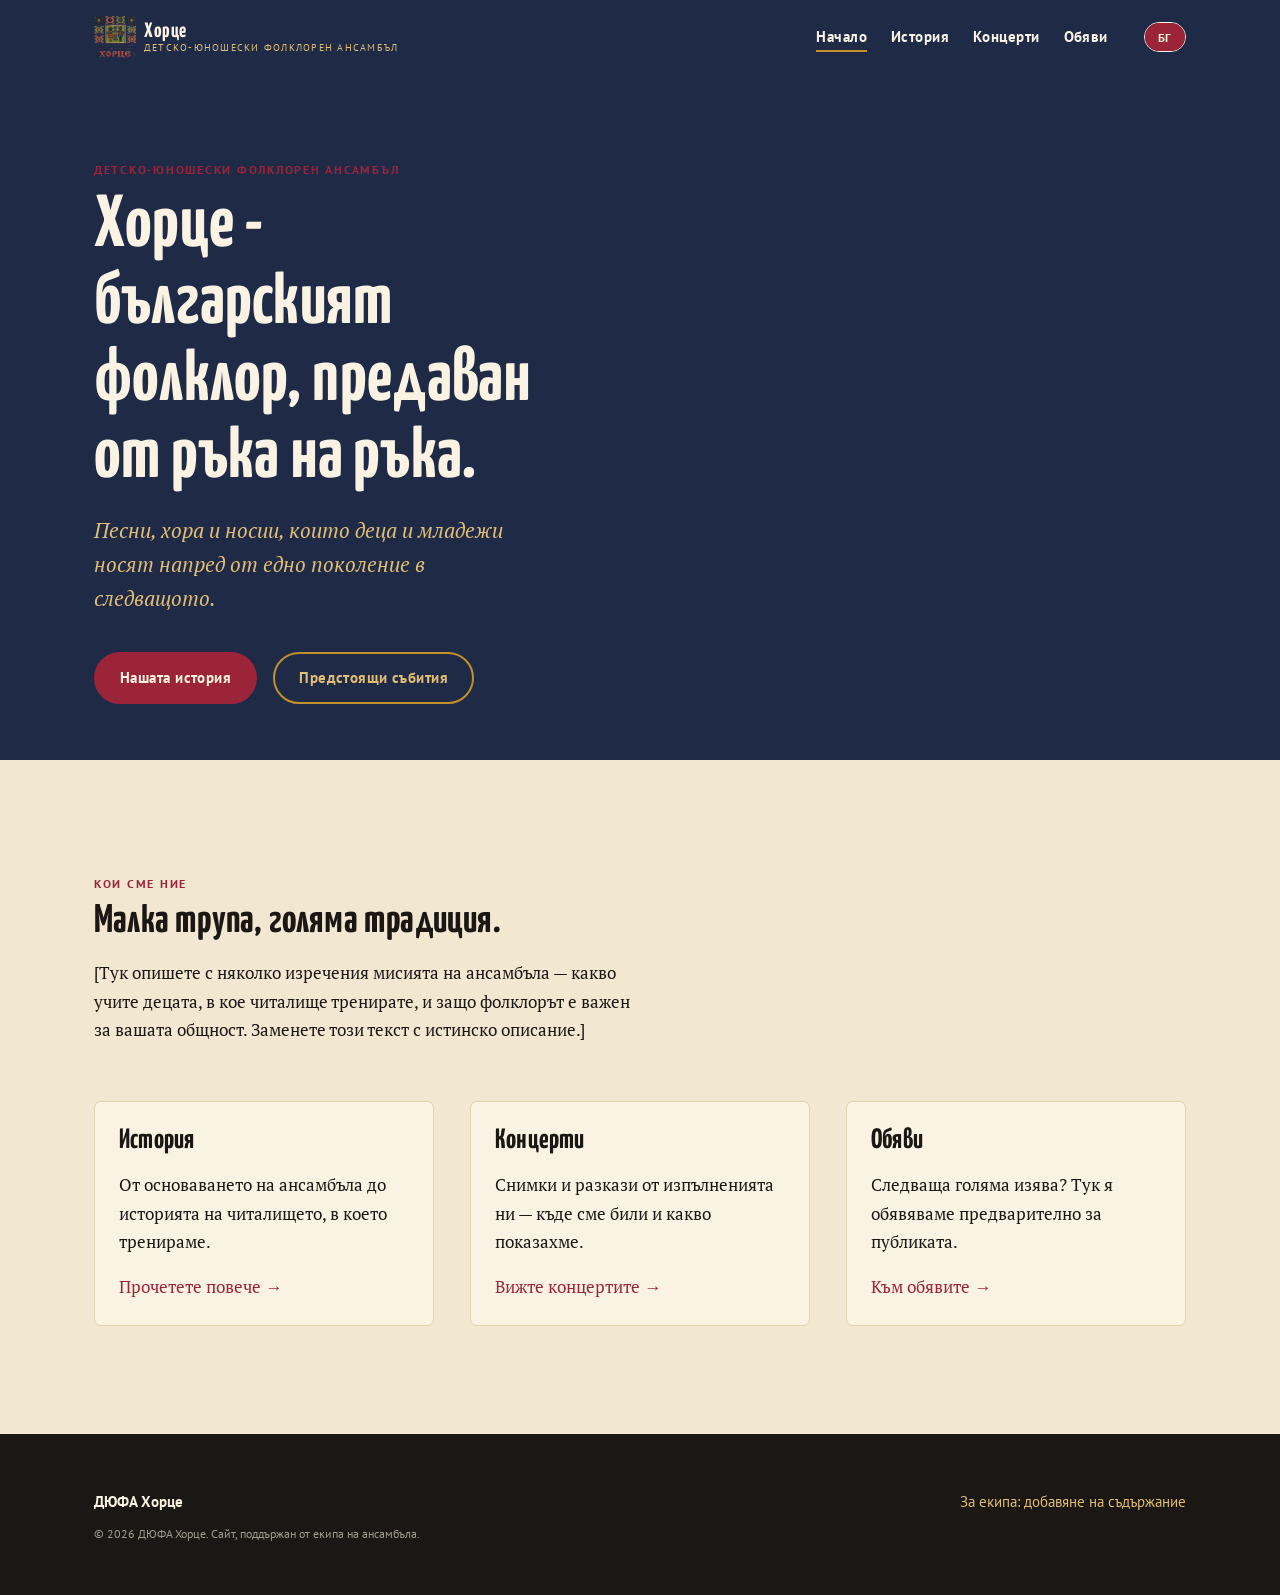
==== index.html @ 5110ce25 "initial" ====
<!doctype html>
<html lang="bg" data-site-lang="bg">
<head>
<meta charset="utf-8">
<meta name="viewport" content="width=device-width, initial-scale=1">
<title>ДЮФА Хорце</title>
<meta name="description" content="ДЮФА Хорце — детско-юношески фолклорен ансамбъл. История, концерти и предстоящи събития.">
<link rel="icon" type="image/svg+xml" href="assets/images/logo.svg">
<link rel="preconnect" href="https://fonts.googleapis.com">
<link rel="preconnect" href="https://fonts.gstatic.com" crossorigin>
<link href="https://fonts.googleapis.com/css2?family=Yanone+Kaffeesatz:wght@400;600;700&family=PT+Serif:ital,wght@0,400;0,700;1,400&family=PT+Sans:wght@400;700&display=swap" rel="stylesheet">
<link rel="stylesheet" href="assets/css/style.css">
</head>
<body>

<header class="site-header">
  <div class="container">
    <a href="index.html" class="brand">
      <img src="assets/images/logo.png" alt="">
      <span class="brand-text">Хорце<small data-lang="bg">Детско-юношески фолклорен ансамбъл</small><small data-lang="en">Children &amp; youth folklore ensemble</small></span>
    </a>
    <button class="nav-toggle" aria-label="Меню" aria-expanded="false">☰</button>
    <nav class="site-nav">
      <ul>
        <li><a href="index.html" aria-current="page" data-lang="bg">Начало</a><a href="index.html" aria-current="page" data-lang="en">Home</a></li>
        <li><a href="history.html" data-lang="bg">История</a><a href="history.html" data-lang="en">History</a></li>
        <li><a href="koncerti.html" data-lang="bg">Концерти</a><a href="koncerti.html" data-lang="en">Concerts</a></li>
        <li><a href="obyavi.html" data-lang="bg">Обяви</a><a href="obyavi.html" data-lang="en">Announcements</a></li>
      </ul>
      <div class="lang-switch" role="group" aria-label="Език / Language">
        <button type="button" data-lang="bg" aria-pressed="true">БГ</button>
        <button type="button" data-lang="en" aria-pressed="false">EN</button>
      </div>
    </nav>
  </div>
</header>

<section class="hero">
  <div class="container">
    <span class="eyebrow" data-lang="bg">Детско-юношески фолклорен ансамбъл</span>
    <span class="eyebrow" data-lang="en">Children &amp; youth folklore ensemble</span>
    <h1 data-lang="bg">Хорце - българският фолклор, предаван от ръка на ръка.</h1>
    <h1 data-lang="en">Horce - Bulgarian folklore, passed hand to hand.</h1>
    <p class="tagline" data-lang="bg">Песни, хора и носии, които деца и младежи носят напред от едно поколение в следващото.</p>
    <p class="tagline" data-lang="en">Songs, dances and costumes that children and young people carry forward, from one generation to the next.</p>
    <div class="hero-actions">
      <a class="btn" href="history.html" data-lang="bg">Нашата история</a>
      <a class="btn" href="history.html" data-lang="en">Our history</a>
      <a class="btn btn-ghost" href="obyavi.html" data-lang="bg">Предстоящи събития</a>
      <a class="btn btn-ghost" href="obyavi.html" data-lang="en">Upcoming events</a>
    </div>
  </div>
</section>

<div class="hora-divider gold"></div>

<section>
  <div class="container">
    <div class="section-head">
      <span class="eyebrow" data-lang="bg">Кои сме ние</span>
      <span class="eyebrow" data-lang="en">Who we are</span>
      <h2 data-lang="bg">Малка трупа, голяма традиция.</h2>
      <h2 data-lang="en">A small troupe, a long tradition.</h2>
      <p data-lang="bg">[Тук опишете с няколко изречения мисията на ансамбъла — какво учите децата, в кое читалище тренирате, и защо фолклорът е важен за вашата общност. Заменете този текст с истинско описание.]</p>
      <p data-lang="en">[Describe the ensemble's mission here in a few sentences — what you teach the children, which community centre you train at, and why folklore matters to your community. Replace this text with a real description.]</p>
    </div>

    <div class="grid grid-3">
      <div class="card reveal">
        <h3 data-lang="bg">История</h3>
        <h3 data-lang="en">History</h3>
        <p data-lang="bg">От основаването на ансамбъла до историята на читалището, в което тренираме.</p>
        <p data-lang="en">From the ensemble's founding to the story of the community centre where we train.</p>
        <a href="istoriya.html" data-lang="bg">Прочетете повече →</a>
        <a href="istoriya.html" data-lang="en">Read more →</a>
      </div>
      <div class="card reveal">
        <h3 data-lang="bg">Концерти</h3>
        <h3 data-lang="en">Concerts</h3>
        <p data-lang="bg">Снимки и разкази от изпълненията ни — къде сме били и какво показахме.</p>
        <p data-lang="en">Photos and notes from our performances — where we went and what we performed.</p>
        <a href="koncerti.html" data-lang="bg">Вижте концертите →</a>
        <a href="koncerti.html" data-lang="en">See the concerts →</a>
      </div>
      <div class="card reveal">
        <h3 data-lang="bg">Обяви</h3>
        <h3 data-lang="en">Announcements</h3>
        <p data-lang="bg">Следваща голяма изява? Тук я обявяваме предварително за публиката.</p>
        <p data-lang="en">A big show coming up? We announce it here ahead of time for the public.</p>
        <a href="obyavi.html" data-lang="bg">Към обявите →</a>
        <a href="obyavi.html" data-lang="en">To the announcements →</a>
      </div>
    </div>
  </div>
</section>

<div class="hora-divider"></div>

<footer class="site-footer">
  <div class="container">
    <div>
      <strong data-lang="bg">ДЮФА Хорце</strong><strong data-lang="en">Horce Folklore Ensemble</strong>
      <p class="foot-note" data-lang="bg">© <span data-year></span> ДЮФА Хорце. Сайт, поддържан от екипа на ансамбъла.</p>
      <p class="foot-note" data-lang="en">© <span data-year></span> Horce Folklore Ensemble. Site maintained by the ensemble's team.</p>
    </div>
    <div>
      <a href="admin.html" data-lang="bg">За екипа: добавяне на съдържание</a>
      <a href="admin.html" data-lang="en">For the team: add content</a>
    </div>
  </div>
</footer>

<script src="assets/js/main.js"></script>
</body>
</html>
---- assets/css/style.css ----
/* =========================================================
   ДЮФА Хорце — design tokens
   Palette grounded in Bulgarian folk costume + chitalishte life:
   linen canvas, raven-black stitching, shevitsa red, gaitan gold,
   and the indigo of a village square after dusk during a feast.
   ========================================================= */

   :root{
    --ink:        #1B1714;
    --paper:      #F2E8D2;
    --paper-soft: #FAF3E3;
    --paper-line: #E1D3AE;
    --night:      #1F2A47;
    --night-soft: #2B3A60;
    --night-line: #3C4E7C;
    --red:        #9C2438;
    --red-dark:   #731A29;
    --gold:       #C28F2C;
    --gold-light: #E2BD74;
  
    --font-display: "Yanone Kaffeesatz", sans-serif;
    --font-body:    "PT Serif", Georgia, serif;
    --font-ui:      "PT Sans", Arial, sans-serif;
  
    --text-xs:   0.78rem;
    --text-sm:   0.92rem;
    --text-base: 1.08rem;
    --text-lg:   1.3rem;
    --text-xl:   1.75rem;
    --text-2xl:  2.5rem;
    --text-3xl:  3.4rem;
    --text-4xl:  4.6rem;
  
    --space-1: .25rem;
    --space-2: .5rem;
    --space-3: 1rem;
    --space-4: 1.5rem;
    --space-5: 2.25rem;
    --space-6: 3.5rem;
    --space-7: 5rem;
    --space-8: 7.5rem;
  
    --radius-sm: 3px;
    --radius-md: 7px;
    --radius-pill: 999px;
  
    --container: 1140px;
  
    --ease: cubic-bezier(.4,0,.2,1);
  }
  
  *{ box-sizing: border-box; }
  html{ scroll-behavior: smooth; }
  @media (prefers-reduced-motion: reduce){
    html{ scroll-behavior: auto; }
    *, *::before, *::after{ animation-duration: .001ms !important; animation-iteration-count: 1 !important; transition-duration: .001ms !important; scroll-behavior: auto !important; }
  }
  
  body{
    margin: 0;
    background: var(--paper);
    color: var(--ink);
    font-family: var(--font-body);
    font-size: var(--text-base);
    line-height: 1.65;
    -webkit-font-smoothing: antialiased;
  }
  
  h1,h2,h3,h4{
    font-family: var(--font-display);
    font-weight: 700;
    line-height: 1.05;
    margin: 0 0 var(--space-3);
    letter-spacing: .2px;
  }
  h1{ font-size: var(--text-4xl); }
  h2{ font-size: var(--text-2xl); }
  h3{ font-size: var(--text-xl); }
  p{ margin: 0 0 var(--space-3); }
  a{ color: var(--red); text-decoration: none; }
  a:hover{ text-decoration: underline; }
  img{ max-width: 100%; display: block; }
  
  :focus-visible{
    outline: 3px solid var(--gold);
    outline-offset: 3px;
  }
  
  .container{
    max-width: var(--container);
    margin: 0 auto;
    padding: 0 var(--space-4);
  }
  
  .eyebrow{
    font-family: var(--font-ui);
    font-size: var(--text-xs);
    letter-spacing: .14em;
    text-transform: uppercase;
    color: var(--red);
    font-weight: 700;
    display: inline-block;
    margin-bottom: var(--space-2);
  }
  .on-dark .eyebrow{ color: var(--gold-light); }
  
  /* =========================================================
     Language toggle — show/hide by data-site-lang on <html>
     ========================================================= */
  html[data-site-lang="bg"] [data-lang="en"]{ display: none !important; }
  html[data-site-lang="en"] [data-lang="bg"]{ display: none !important; }
  
  .lang-switch{
    display: inline-flex;
    border: 1.5px solid currentColor;
    border-radius: var(--radius-pill);
    overflow: hidden;
    font-family: var(--font-ui);
    font-weight: 700;
    font-size: var(--text-xs);
    letter-spacing: .06em;
  }
  .lang-switch button{
    border: 0;
    background: transparent;
    color: inherit;
    padding: .4rem .85rem;
    cursor: pointer;
    font-family: inherit;
    font-weight: inherit;
    font-size: inherit;
  }
  .lang-switch button[aria-pressed="true"]{
    background: var(--red);
    color: var(--paper-soft);
  }
  .on-dark .lang-switch button[aria-pressed="true"]{
    background: var(--gold);
    color: var(--night);
  }
  
  /* =========================================================
     Hora-chain divider — repeating linked-hands motif.
     The hora is the joined-hand circle dance the group is named
     for; this chain stitches every page together the same way.
     ========================================================= */
  .hora-divider{
    height: 28px;
    width: 100%;
    background-image: url("../images/hora-pattern.svg");
    background-repeat: repeat-x;
    background-position: center;
    background-size: auto 28px;
    opacity: .85;
  }
  .hora-divider.gold{
    filter: invert(1) sepia(1) saturate(3) hue-rotate(5deg) brightness(1.3);
  }
  
  /* =========================================================
     Header / nav
     ========================================================= */
  .site-header{
    background: var(--night);
    color: var(--paper-soft);
    position: sticky;
    top: 0;
    z-index: 50;
  }
  .site-header .container{
    display: flex;
    align-items: center;
    justify-content: space-between;
    padding-top: var(--space-3);
    padding-bottom: var(--space-3);
    gap: var(--space-4);
  }
  .brand{
    display: flex;
    align-items: center;
    gap: var(--space-2);
    color: var(--paper-soft);
  }
  .brand:hover{ text-decoration: none; }
  .brand img{ width: 42px; height: 42px; }
  .brand-text{
    font-family: var(--font-display);
    font-size: var(--text-lg);
    font-weight: 700;
    letter-spacing: .03em;
    line-height: 1.05;
  }
  .brand-text small{
    display: block;
    font-family: var(--font-ui);
    font-size: .65rem;
    font-weight: 400;
    letter-spacing: .12em;
    text-transform: uppercase;
    color: var(--gold-light);
  }
  
  .nav-toggle{
    display: none;
    background: transparent;
    border: 0;
    color: var(--paper-soft);
    font-size: 1.6rem;
    cursor: pointer;
    padding: var(--space-1);
  }
  
  .site-nav{
    display: flex;
    align-items: center;
    gap: var(--space-5);
  }
  .site-nav ul{
    display: flex;
    gap: var(--space-4);
    list-style: none;
    margin: 0;
    padding: 0;
    font-family: var(--font-ui);
    font-weight: 700;
    font-size: var(--text-sm);
    letter-spacing: .03em;
  }
  .site-nav a{
    color: var(--paper-soft);
    padding: var(--space-1) 0;
    border-bottom: 2px solid transparent;
  }
  .site-nav a:hover, .site-nav a[aria-current="page"]{
    text-decoration: none;
    border-bottom-color: var(--gold);
  }
  
  @media (max-width: 860px){
    .nav-toggle{ display: block; }
    .site-nav{
      position: absolute;
      top: 100%;
      left: 0;
      right: 0;
      background: var(--night);
      flex-direction: column;
      align-items: stretch;
      gap: 0;
      padding: var(--space-3) var(--space-4) var(--space-5);
      border-top: 1px solid var(--night-line);
      display: none;
    }
    .site-nav.open{ display: flex; }
    .site-nav ul{
      flex-direction: column;
      gap: var(--space-1);
      margin-bottom: var(--space-4);
    }
    .site-nav ul a{ display: block; padding: var(--space-2) 0; }
    .site-nav > .lang-switch{ align-self: flex-start; }
  }
  
  /* =========================================================
     Hero
     ========================================================= */
  .hero{
    background: var(--night);
    color: var(--paper-soft);
    position: relative;
    overflow: hidden;
    padding: var(--space-7) 0 var(--space-6);
  }
  .hero::before{
    content: "";
    position: absolute;
    inset: 0;
    background-image: url("../images/rosette.svg");
    background-repeat: no-repeat;
    background-position: right -120px top -80px;
    background-size: 520px;
    opacity: .14;
    pointer-events: none;
  }
  .hero .container{ position: relative; }
  .hero h1{
    font-size: var(--text-4xl);
    max-width: 16ch;
  }
  .hero .tagline{
    font-family: var(--font-body);
    font-style: italic;
    font-size: var(--text-lg);
    color: var(--gold-light);
    max-width: 38ch;
    margin-bottom: var(--space-5);
  }
  .hero-actions{
    display: flex;
    gap: var(--space-3);
    flex-wrap: wrap;
  }
  
  .btn{
    font-family: var(--font-ui);
    font-weight: 700;
    font-size: var(--text-sm);
    letter-spacing: .03em;
    padding: .75rem 1.5rem;
    border-radius: var(--radius-pill);
    border: 2px solid var(--red);
    background: var(--red);
    color: var(--paper-soft);
    cursor: pointer;
    display: inline-block;
    transition: transform .15s var(--ease), background .15s var(--ease);
  }
  .btn:hover{
    background: var(--red-dark);
    text-decoration: none;
    transform: translateY(-2px);
  }
  .btn.btn-ghost{
    background: transparent;
    border-color: var(--gold);
    color: var(--gold-light);
  }
  .btn.btn-ghost:hover{ background: rgba(226,189,116,.12); }
  .on-light .btn.btn-ghost{ border-color: var(--red); color: var(--red); }
  .on-light .btn.btn-ghost:hover{ background: rgba(156,36,56,.07); }
  
  /* =========================================================
     Sections / generic blocks
     ========================================================= */
  section{ padding: var(--space-7) 0; }
  .section-tight{ padding: var(--space-6) 0; }
  .section-head{ max-width: 60ch; margin-bottom: var(--space-6); }
  .on-dark{ background: var(--night); color: var(--paper-soft); }
  .on-dark h2, .on-dark h3{ color: var(--paper-soft); }
  .on-soft{ background: var(--paper-soft); }
  
  .grid{
    display: grid;
    gap: var(--space-5);
  }
  .grid-3{ grid-template-columns: repeat(3, 1fr); }
  .grid-2{ grid-template-columns: repeat(2, 1fr); }
  @media (max-width: 860px){
    .grid-3, .grid-2{ grid-template-columns: 1fr; }
  }
  
  .card{
    background: var(--paper-soft);
    border: 1px solid var(--paper-line);
    border-radius: var(--radius-md);
    padding: var(--space-4);
  }
  .on-dark .card{
    background: var(--night-soft);
    border-color: var(--night-line);
  }
  
  /* =========================================================
     Timeline (history pages)
     ========================================================= */
  .timeline{
    position: relative;
    margin-left: var(--space-2);
    border-left: 2px solid var(--paper-line);
    padding-left: var(--space-5);
  }
  .on-dark .timeline{ border-left-color: var(--night-line); }
  .timeline-item{
    position: relative;
    padding-bottom: var(--space-6);
  }
  .timeline-item:last-child{ padding-bottom: 0; }
  .timeline-item::before{
    content: "";
    position: absolute;
    left: calc(-1 * var(--space-5) - 6px);
    top: .35rem;
    width: 12px;
    height: 12px;
    background: var(--gold);
    border: 2px solid var(--paper);
    transform: rotate(45deg);
  }
  .on-dark .timeline-item::before{ border-color: var(--night); }
  .timeline-year{
    font-family: var(--font-ui);
    font-weight: 700;
    color: var(--red);
    letter-spacing: .04em;
    font-size: var(--text-sm);
    text-transform: uppercase;
  }
  .on-dark .timeline-year{ color: var(--gold-light); }
  .timeline-item h3{ margin: var(--space-1) 0 var(--space-2); }
  .timeline-placeholder{
    font-style: italic;
    color: var(--ink);
    opacity: .55;
  }
  .on-dark .timeline-placeholder{ color: var(--paper-soft); opacity: .6; }
  
  /* =========================================================
     Concert / announcement cards
     ========================================================= */
  .post-card{
    background: var(--paper-soft);
    border: 1px solid var(--paper-line);
    border-radius: var(--radius-md);
    overflow: hidden;
    display: flex;
    flex-direction: column;
  }
  .post-card .photo-strip{
    display: grid;
    grid-template-columns: repeat(3, 1fr);
    gap: 2px;
    background: var(--ink);
  }
  .post-card .photo-strip img, .post-card .photo-strip .no-photo{
    aspect-ratio: 4/3;
    object-fit: cover;
    width: 100%;
  }
  .post-card .no-photo{
    display: flex;
    align-items: center;
    justify-content: center;
    background: var(--night);
    color: var(--gold-light);
    font-family: var(--font-ui);
    font-size: var(--text-xs);
    text-align: center;
    padding: var(--space-2);
  }
  .post-card .body{ padding: var(--space-4); flex: 1; display: flex; flex-direction: column; }
  .post-card .meta{
    font-family: var(--font-ui);
    font-size: var(--text-xs);
    text-transform: uppercase;
    letter-spacing: .06em;
    color: var(--red);
    margin-bottom: var(--space-2);
  }
  .post-card .meta .place::before{ content: "· "; color: var(--ink); opacity: .4; }
  .post-card h3{ margin-bottom: var(--space-2); }
  .post-card p{ flex: 1; }
  .tag-upcoming{
    display: inline-block;
    font-family: var(--font-ui);
    font-size: var(--text-xs);
    font-weight: 700;
    letter-spacing: .06em;
    text-transform: uppercase;
    background: var(--gold);
    color: var(--night);
    padding: .25rem .65rem;
    border-radius: var(--radius-pill);
    margin-bottom: var(--space-3);
  }
  
  .empty-state{
    text-align: center;
    padding: var(--space-6) var(--space-4);
    border: 2px dashed var(--paper-line);
    border-radius: var(--radius-md);
    font-family: var(--font-ui);
    color: var(--ink);
    opacity: .7;
  }
  
  /* =========================================================
     Lightbox (concert photo viewer)
     ========================================================= */
  .lightbox{
    position: fixed;
    inset: 0;
    background: rgba(15,12,10,.92);
    display: none;
    align-items: center;
    justify-content: center;
    z-index: 100;
    padding: var(--space-4);
  }
  .lightbox.open{ display: flex; }
  .lightbox img{ max-height: 86vh; max-width: 100%; border: 4px solid var(--paper); }
  .lightbox-close{
    position: absolute;
    top: var(--space-4);
    right: var(--space-4);
    background: transparent;
    border: 0;
    color: var(--paper);
    font-size: 2rem;
    cursor: pointer;
  }
  
  /* =========================================================
     Footer
     ========================================================= */
  .site-footer{
    background: var(--ink);
    color: var(--paper-soft);
    padding: var(--space-6) 0 var(--space-5);
    font-family: var(--font-ui);
    font-size: var(--text-sm);
  }
  .site-footer .container{
    display: flex;
    flex-wrap: wrap;
    gap: var(--space-4);
    justify-content: space-between;
    align-items: flex-start;
  }
  .site-footer a{ color: var(--gold-light); }
  .site-footer .foot-note{ opacity: .6; font-size: var(--text-xs); margin-top: var(--space-2); }
  
  /* =========================================================
     Reveal-on-scroll
     ========================================================= */
  .reveal{ opacity: 0; transform: translateY(16px); transition: opacity .6s var(--ease), transform .6s var(--ease); }
  .reveal.in{ opacity: 1; transform: none; }
  @media (prefers-reduced-motion: reduce){
    .reveal{ opacity: 1; transform: none; }
  }
  
  /* =========================================================
     Forms (admin)
     ========================================================= */
  .form-grid{ display: grid; gap: var(--space-4); }
  .field{ display: flex; flex-direction: column; gap: .4rem; }
  .field label{ font-family: var(--font-ui); font-weight: 700; font-size: var(--text-sm); }
  .field .hint{ font-size: var(--text-xs); opacity: .65; font-family: var(--font-ui); }
  input, textarea{
    font-family: var(--font-ui);
    font-size: var(--text-base);
    padding: .65rem .8rem;
    border: 1.5px solid var(--paper-line);
    border-radius: var(--radius-sm);
    background: var(--paper-soft);
    color: var(--ink);
    width: 100%;
  }
  textarea{ min-height: 6rem; resize: vertical; }
  input:focus, textarea:focus{ outline: 3px solid var(--gold); outline-offset: 1px; }
  .two-col{ display: grid; grid-template-columns: 1fr 1fr; gap: var(--space-4); }
  @media (max-width: 640px){ .two-col{ grid-template-columns: 1fr; } }
  
  .tabs{ display: flex; gap: var(--space-2); margin-bottom: var(--space-5); flex-wrap: wrap; }
  .tabs button{
    font-family: var(--font-ui); font-weight: 700; font-size: var(--text-sm);
    padding: .6rem 1.1rem; border-radius: var(--radius-pill);
    border: 1.5px solid var(--paper-line); background: var(--paper-soft); cursor: pointer;
  }
  .tabs button.active{ background: var(--night); color: var(--paper-soft); border-color: var(--night); }
  .tab-panel{ display: none; }
  .tab-panel.active{ display: block; }
  
  .alert{
    padding: var(--space-3) var(--space-4);
    border-radius: var(--radius-sm);
    font-family: var(--font-ui);
    font-size: var(--text-sm);
    margin-bottom: var(--space-4);
  }
  .alert-info{ background: #E8EEFB; border: 1px solid #B9C8EA; }
  .alert-success{ background: #E6F2E3; border: 1px solid #B6D9AC; }
  .alert-error{ background: #FBE7E5; border: 1px solid #EBB3AD; }
  
  .entry-row{
    display: flex; justify-content: space-between; align-items: center; gap: var(--space-3);
    padding: var(--space-3); border-bottom: 1px solid var(--paper-line);
    font-family: var(--font-ui); font-size: var(--text-sm);
  }
  .entry-row:last-child{ border-bottom: 0; }
  .entry-row button{
    font-family: var(--font-ui); font-weight: 700; font-size: var(--text-xs);
    background: transparent; border: 1.5px solid var(--red); color: var(--red);
    padding: .35rem .7rem; border-radius: var(--radius-pill); cursor: pointer;
  }
  .entry-row button:hover{ background: var(--red); color: var(--paper-soft); }
  
  .thumb-preview{ display: flex; gap: var(--space-2); flex-wrap: wrap; margin-top: var(--space-2); }
  .thumb-preview img{ width: 70px; height: 70px; object-fit: cover; border-radius: var(--radius-sm); border: 1px solid var(--paper-line); }
  
  code, pre{ font-family: "Courier New", monospace; }
  pre{
    background: var(--ink); color: var(--paper-soft); padding: var(--space-3);
    border-radius: var(--radius-sm); overflow-x: auto; font-size: var(--text-xs);
  }
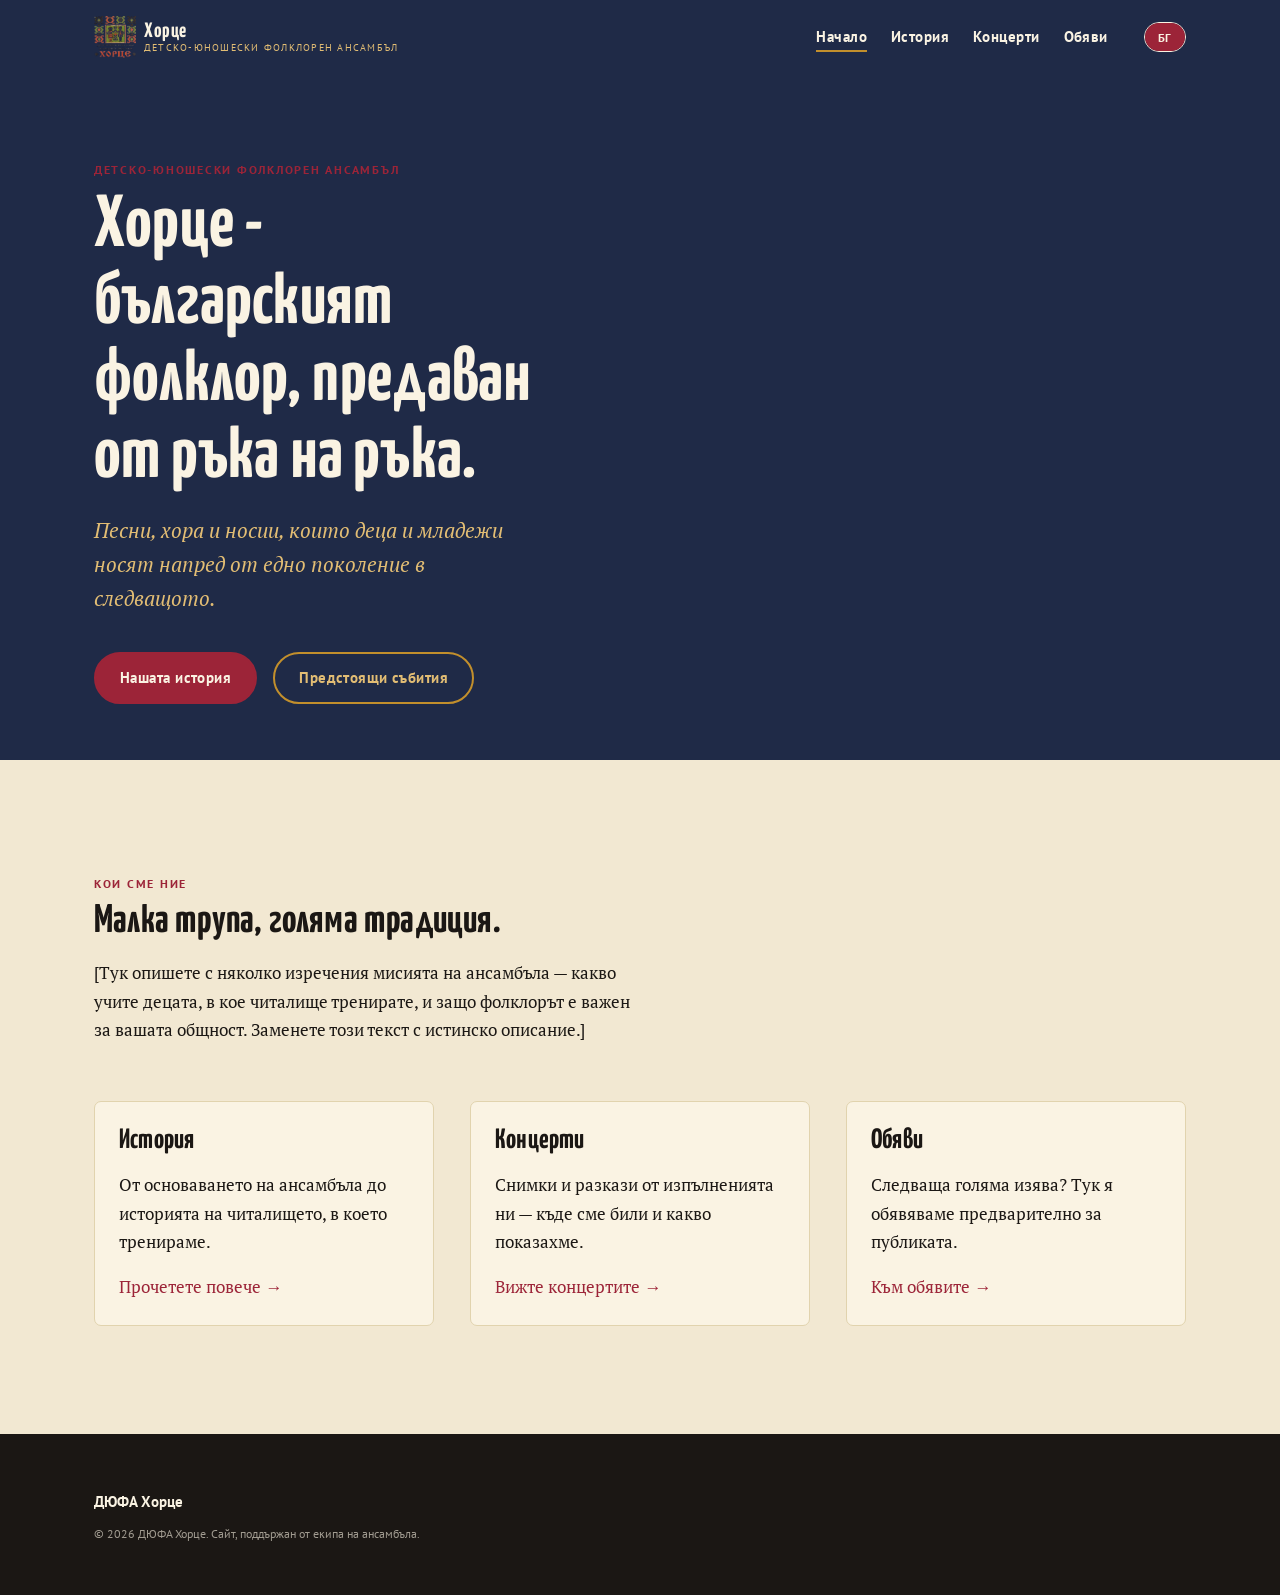
==== commit bd13eb53: "removed admin from main pages" ====
--- a/index.html
+++ b/index.html
@@ -103,10 +103,6 @@
       <p class="foot-note" data-lang="bg">© <span data-year></span> ДЮФА Хорце. Сайт, поддържан от екипа на ансамбъла.</p>
       <p class="foot-note" data-lang="en">© <span data-year></span> Horce Folklore Ensemble. Site maintained by the ensemble's team.</p>
     </div>
-    <div>
-      <a href="admin.html" data-lang="bg">За екипа: добавяне на съдържание</a>
-      <a href="admin.html" data-lang="en">For the team: add content</a>
-    </div>
   </div>
 </footer>
 
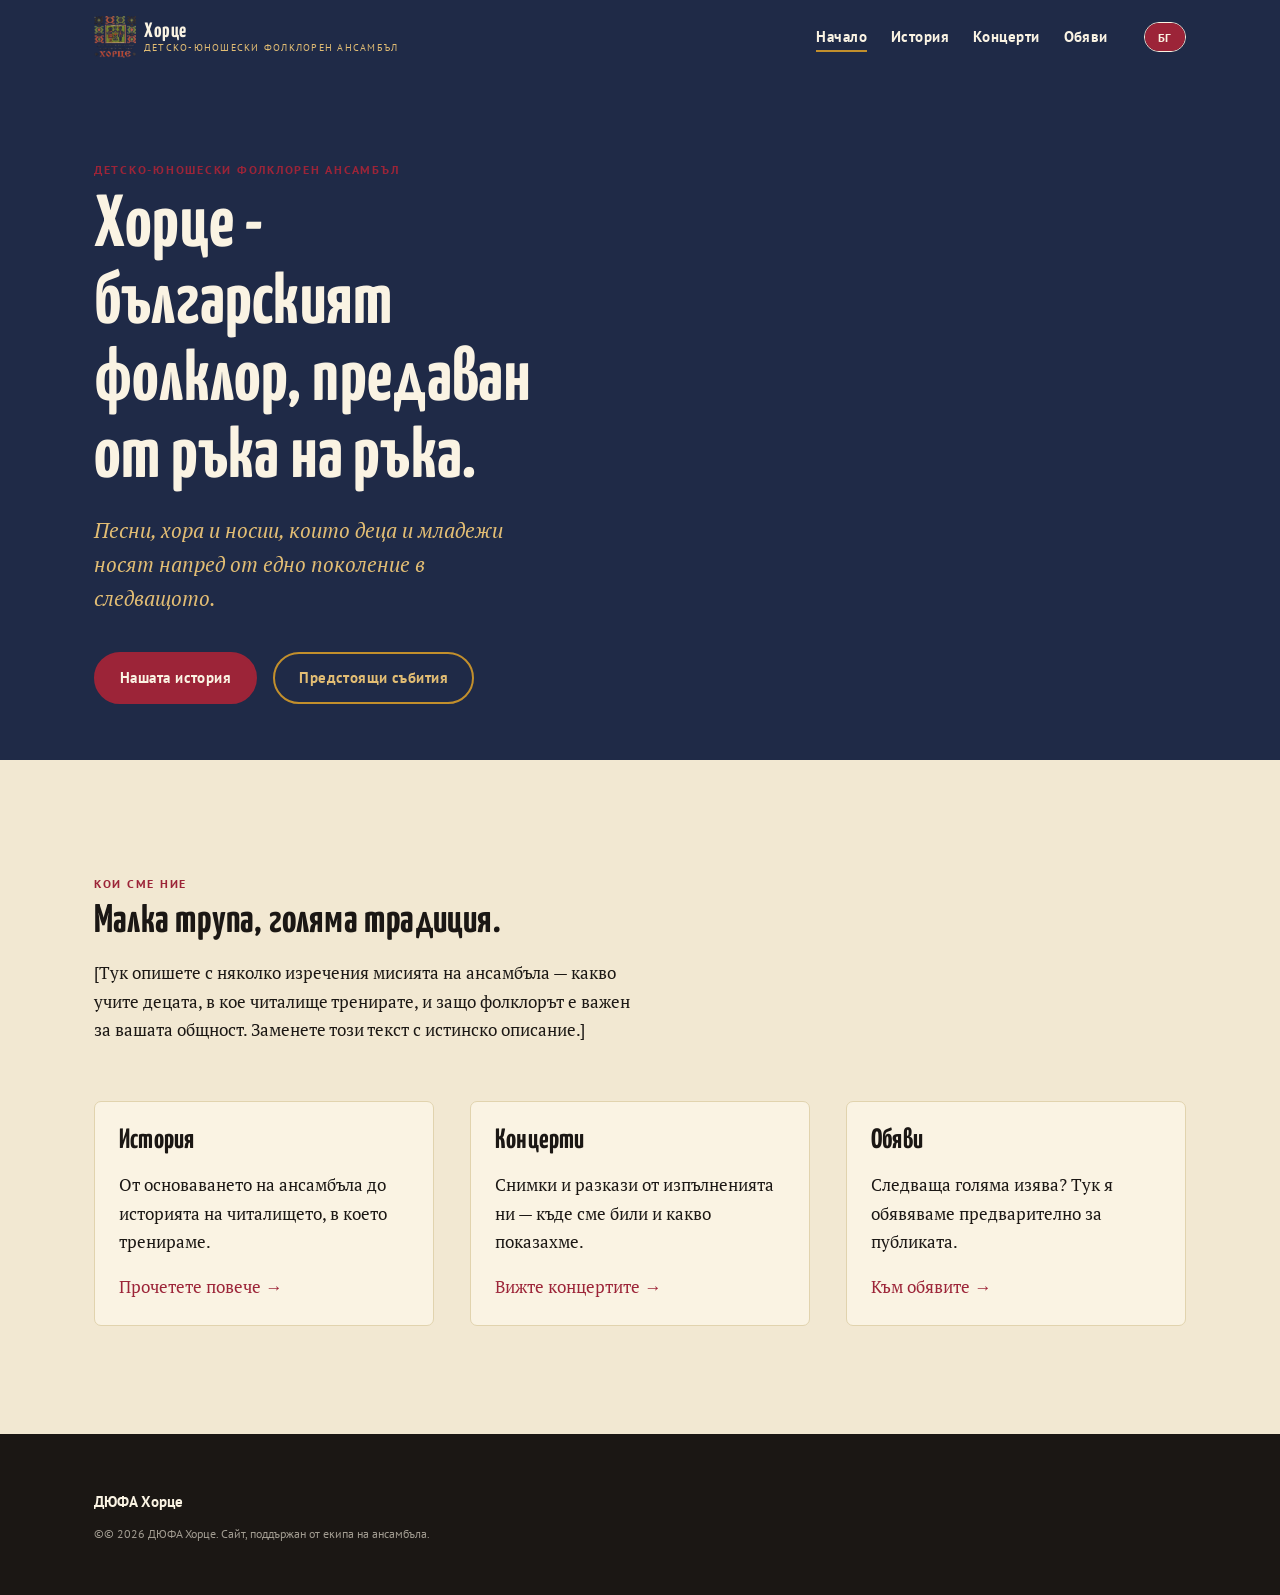
==== commit 30dbc8dd: "adminpanelfix" ====
--- a/index.html
+++ b/index.html
@@ -100,8 +100,8 @@
   <div class="container">
     <div>
       <strong data-lang="bg">ДЮФА Хорце</strong><strong data-lang="en">Horce Folklore Ensemble</strong>
-      <p class="foot-note" data-lang="bg">© <span data-year></span> ДЮФА Хорце. Сайт, поддържан от екипа на ансамбъла.</p>
-      <p class="foot-note" data-lang="en">© <span data-year></span> Horce Folklore Ensemble. Site maintained by the ensemble's team.</p>
+      <p class="foot-note" data-lang="bg"><span id="secret-admin-trigger">©</span>© <span data-year></span> ДЮФА Хорце. Сайт, поддържан от екипа на ансамбъла.</p>
+      <p class="foot-note" data-lang="en"><span id="secret-admin-trigger">©</span>© <span data-year></span> Horce Folklore Ensemble. Site maintained by the ensemble's team.</p>
     </div>
   </div>
 </footer>
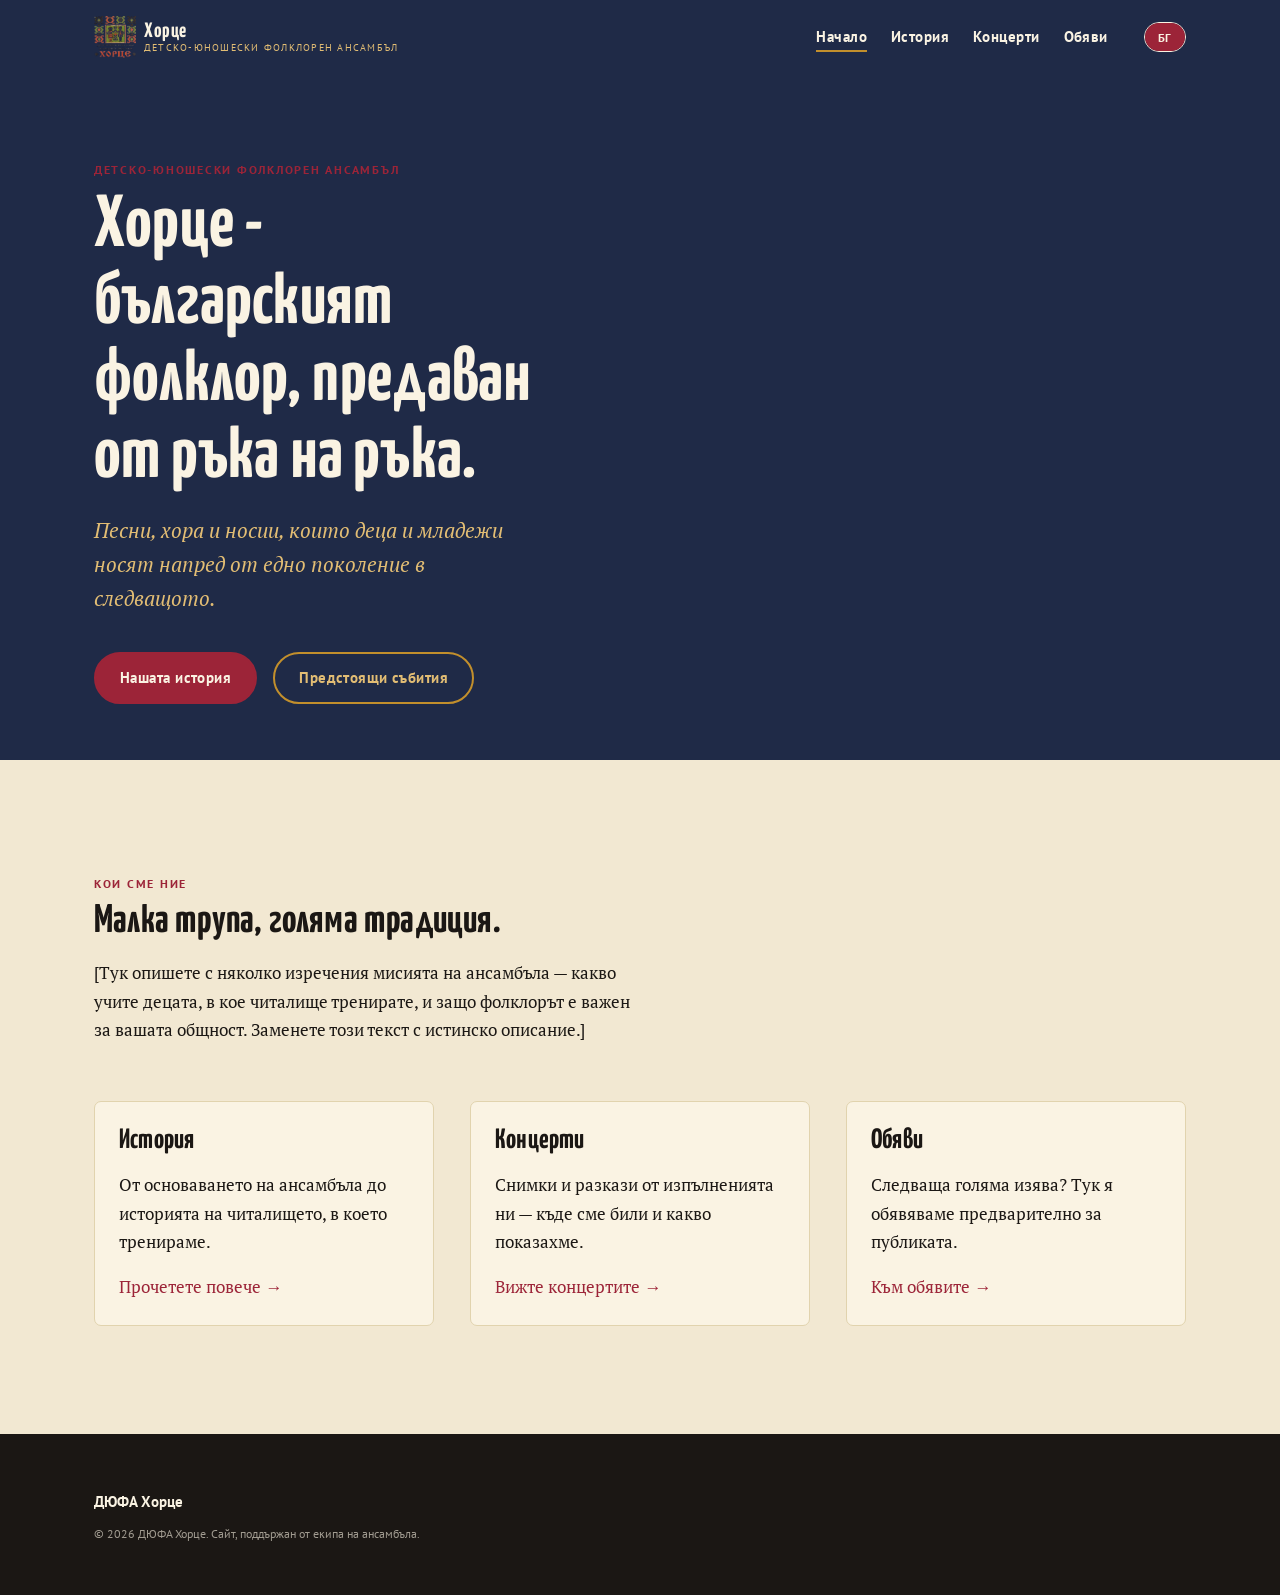
==== commit 73e52568: "fix" ====
--- a/index.html
+++ b/index.html
@@ -100,8 +100,8 @@
   <div class="container">
     <div>
       <strong data-lang="bg">ДЮФА Хорце</strong><strong data-lang="en">Horce Folklore Ensemble</strong>
-      <p class="foot-note" data-lang="bg"><span id="secret-admin-trigger">©</span>© <span data-year></span> ДЮФА Хорце. Сайт, поддържан от екипа на ансамбъла.</p>
-      <p class="foot-note" data-lang="en"><span id="secret-admin-trigger">©</span>© <span data-year></span> Horce Folklore Ensemble. Site maintained by the ensemble's team.</p>
+      <p class="foot-note" data-lang="bg"><span id="secret-admin-trigger">©</span> <span data-year></span> ДЮФА Хорце. Сайт, поддържан от екипа на ансамбъла.</p>
+      <p class="foot-note" data-lang="en"><span id="secret-admin-trigger">©</span> <span data-year></span> Horce Folklore Ensemble. Site maintained by the ensemble's team.</p>
     </div>
   </div>
 </footer>
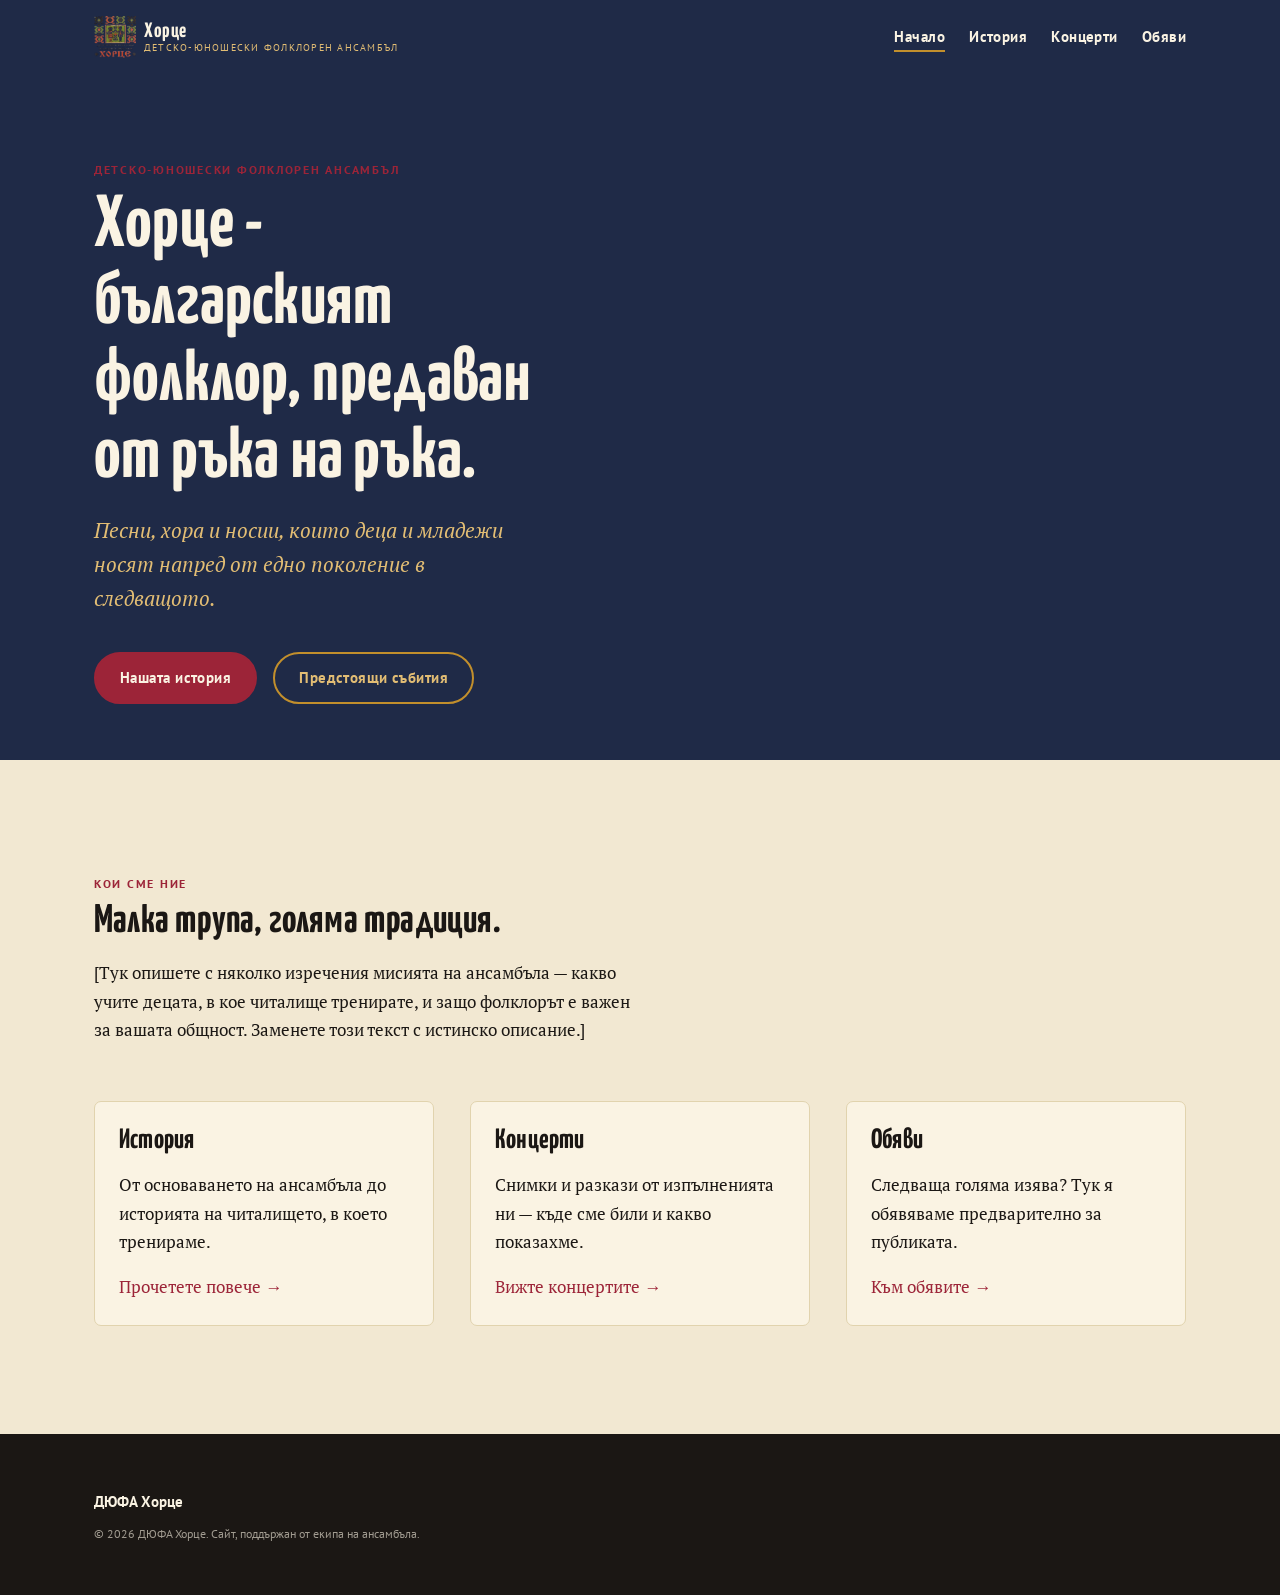
==== commit 60daed79: "removed translation" ====
--- a/index.html
+++ b/index.html
@@ -5,7 +5,7 @@
 <meta name="viewport" content="width=device-width, initial-scale=1">
 <title>ДЮФА Хорце</title>
 <meta name="description" content="ДЮФА Хорце — детско-юношески фолклорен ансамбъл. История, концерти и предстоящи събития.">
-<link rel="icon" type="image/svg+xml" href="assets/images/logo.svg">
+<link rel="icon" type="image/svg+xml" href="assets/images/image.png">
 <link rel="preconnect" href="https://fonts.googleapis.com">
 <link rel="preconnect" href="https://fonts.gstatic.com" crossorigin>
 <link href="https://fonts.googleapis.com/css2?family=Yanone+Kaffeesatz:wght@400;600;700&family=PT+Serif:ital,wght@0,400;0,700;1,400&family=PT+Sans:wght@400;700&display=swap" rel="stylesheet">
@@ -27,10 +27,6 @@
         <li><a href="koncerti.html" data-lang="bg">Концерти</a><a href="koncerti.html" data-lang="en">Concerts</a></li>
         <li><a href="obyavi.html" data-lang="bg">Обяви</a><a href="obyavi.html" data-lang="en">Announcements</a></li>
       </ul>
-      <div class="lang-switch" role="group" aria-label="Език / Language">
-        <button type="button" data-lang="bg" aria-pressed="true">БГ</button>
-        <button type="button" data-lang="en" aria-pressed="false">EN</button>
-      </div>
     </nav>
   </div>
 </header>
@@ -38,16 +34,11 @@
 <section class="hero">
   <div class="container">
     <span class="eyebrow" data-lang="bg">Детско-юношески фолклорен ансамбъл</span>
-    <span class="eyebrow" data-lang="en">Children &amp; youth folklore ensemble</span>
     <h1 data-lang="bg">Хорце - българският фолклор, предаван от ръка на ръка.</h1>
-    <h1 data-lang="en">Horce - Bulgarian folklore, passed hand to hand.</h1>
     <p class="tagline" data-lang="bg">Песни, хора и носии, които деца и младежи носят напред от едно поколение в следващото.</p>
-    <p class="tagline" data-lang="en">Songs, dances and costumes that children and young people carry forward, from one generation to the next.</p>
     <div class="hero-actions">
       <a class="btn" href="history.html" data-lang="bg">Нашата история</a>
-      <a class="btn" href="history.html" data-lang="en">Our history</a>
       <a class="btn btn-ghost" href="obyavi.html" data-lang="bg">Предстоящи събития</a>
-      <a class="btn btn-ghost" href="obyavi.html" data-lang="en">Upcoming events</a>
     </div>
   </div>
 </section>
@@ -58,37 +49,25 @@
   <div class="container">
     <div class="section-head">
       <span class="eyebrow" data-lang="bg">Кои сме ние</span>
-      <span class="eyebrow" data-lang="en">Who we are</span>
       <h2 data-lang="bg">Малка трупа, голяма традиция.</h2>
-      <h2 data-lang="en">A small troupe, a long tradition.</h2>
       <p data-lang="bg">[Тук опишете с няколко изречения мисията на ансамбъла — какво учите децата, в кое читалище тренирате, и защо фолклорът е важен за вашата общност. Заменете този текст с истинско описание.]</p>
-      <p data-lang="en">[Describe the ensemble's mission here in a few sentences — what you teach the children, which community centre you train at, and why folklore matters to your community. Replace this text with a real description.]</p>
     </div>
 
     <div class="grid grid-3">
       <div class="card reveal">
         <h3 data-lang="bg">История</h3>
-        <h3 data-lang="en">History</h3>
         <p data-lang="bg">От основаването на ансамбъла до историята на читалището, в което тренираме.</p>
-        <p data-lang="en">From the ensemble's founding to the story of the community centre where we train.</p>
-        <a href="istoriya.html" data-lang="bg">Прочетете повече →</a>
-        <a href="istoriya.html" data-lang="en">Read more →</a>
+        <a href="history.html" data-lang="bg">Прочетете повече →</a>
       </div>
       <div class="card reveal">
         <h3 data-lang="bg">Концерти</h3>
-        <h3 data-lang="en">Concerts</h3>
         <p data-lang="bg">Снимки и разкази от изпълненията ни — къде сме били и какво показахме.</p>
-        <p data-lang="en">Photos and notes from our performances — where we went and what we performed.</p>
         <a href="koncerti.html" data-lang="bg">Вижте концертите →</a>
-        <a href="koncerti.html" data-lang="en">See the concerts →</a>
       </div>
       <div class="card reveal">
         <h3 data-lang="bg">Обяви</h3>
-        <h3 data-lang="en">Announcements</h3>
         <p data-lang="bg">Следваща голяма изява? Тук я обявяваме предварително за публиката.</p>
-        <p data-lang="en">A big show coming up? We announce it here ahead of time for the public.</p>
         <a href="obyavi.html" data-lang="bg">Към обявите →</a>
-        <a href="obyavi.html" data-lang="en">To the announcements →</a>
       </div>
     </div>
   </div>
@@ -101,7 +80,6 @@
     <div>
       <strong data-lang="bg">ДЮФА Хорце</strong><strong data-lang="en">Horce Folklore Ensemble</strong>
       <p class="foot-note" data-lang="bg"><span id="secret-admin-trigger">©</span> <span data-year></span> ДЮФА Хорце. Сайт, поддържан от екипа на ансамбъла.</p>
-      <p class="foot-note" data-lang="en"><span id="secret-admin-trigger">©</span> <span data-year></span> Horce Folklore Ensemble. Site maintained by the ensemble's team.</p>
     </div>
   </div>
 </footer>
--- a/assets/css/style.css
+++ b/assets/css/style.css
@@ -5,590 +5,971 @@
    and the indigo of a village square after dusk during a feast.
    ========================================================= */
 
-   :root{
-    --ink:        #1B1714;
-    --paper:      #F2E8D2;
-    --paper-soft: #FAF3E3;
-    --paper-line: #E1D3AE;
-    --night:      #1F2A47;
-    --night-soft: #2B3A60;
-    --night-line: #3C4E7C;
-    --red:        #9C2438;
-    --red-dark:   #731A29;
-    --gold:       #C28F2C;
-    --gold-light: #E2BD74;
-  
-    --font-display: "Yanone Kaffeesatz", sans-serif;
-    --font-body:    "PT Serif", Georgia, serif;
-    --font-ui:      "PT Sans", Arial, sans-serif;
-  
-    --text-xs:   0.78rem;
-    --text-sm:   0.92rem;
-    --text-base: 1.08rem;
-    --text-lg:   1.3rem;
-    --text-xl:   1.75rem;
-    --text-2xl:  2.5rem;
-    --text-3xl:  3.4rem;
-    --text-4xl:  4.6rem;
-  
-    --space-1: .25rem;
-    --space-2: .5rem;
-    --space-3: 1rem;
-    --space-4: 1.5rem;
-    --space-5: 2.25rem;
-    --space-6: 3.5rem;
-    --space-7: 5rem;
-    --space-8: 7.5rem;
-  
-    --radius-sm: 3px;
-    --radius-md: 7px;
-    --radius-pill: 999px;
-  
-    --container: 1140px;
-  
-    --ease: cubic-bezier(.4,0,.2,1);
-  }
-  
-  *{ box-sizing: border-box; }
-  html{ scroll-behavior: smooth; }
-  @media (prefers-reduced-motion: reduce){
-    html{ scroll-behavior: auto; }
-    *, *::before, *::after{ animation-duration: .001ms !important; animation-iteration-count: 1 !important; transition-duration: .001ms !important; scroll-behavior: auto !important; }
-  }
-  
-  body{
-    margin: 0;
-    background: var(--paper);
-    color: var(--ink);
-    font-family: var(--font-body);
-    font-size: var(--text-base);
-    line-height: 1.65;
-    -webkit-font-smoothing: antialiased;
-  }
-  
-  h1,h2,h3,h4{
-    font-family: var(--font-display);
-    font-weight: 700;
-    line-height: 1.05;
-    margin: 0 0 var(--space-3);
-    letter-spacing: .2px;
-  }
-  h1{ font-size: var(--text-4xl); }
-  h2{ font-size: var(--text-2xl); }
-  h3{ font-size: var(--text-xl); }
-  p{ margin: 0 0 var(--space-3); }
-  a{ color: var(--red); text-decoration: none; }
-  a:hover{ text-decoration: underline; }
-  img{ max-width: 100%; display: block; }
-  
-  :focus-visible{
-    outline: 3px solid var(--gold);
-    outline-offset: 3px;
-  }
-  
-  .container{
-    max-width: var(--container);
-    margin: 0 auto;
-    padding: 0 var(--space-4);
-  }
-  
-  .eyebrow{
-    font-family: var(--font-ui);
-    font-size: var(--text-xs);
-    letter-spacing: .14em;
-    text-transform: uppercase;
-    color: var(--red);
-    font-weight: 700;
-    display: inline-block;
-    margin-bottom: var(--space-2);
-  }
-  .on-dark .eyebrow{ color: var(--gold-light); }
-  
-  /* =========================================================
+:root {
+  --ink: #1b1714;
+  --paper: #f2e8d2;
+  --paper-soft: #faf3e3;
+  --paper-line: #e1d3ae;
+  --night: #1f2a47;
+  --night-soft: #2b3a60;
+  --night-line: #3c4e7c;
+  --red: #9c2438;
+  --red-dark: #731a29;
+  --gold: #c28f2c;
+  --gold-light: #e2bd74;
+
+  --font-display: "Yanone Kaffeesatz", sans-serif;
+  --font-body: "PT Serif", Georgia, serif;
+  --font-ui: "PT Sans", Arial, sans-serif;
+
+  --text-xs: 0.78rem;
+  --text-sm: 0.92rem;
+  --text-base: 1.08rem;
+  --text-lg: 1.3rem;
+  --text-xl: 1.75rem;
+  --text-2xl: 2.5rem;
+  --text-3xl: 3.4rem;
+  --text-4xl: 4.6rem;
+
+  --space-1: 0.25rem;
+  --space-2: 0.5rem;
+  --space-3: 1rem;
+  --space-4: 1.5rem;
+  --space-5: 2.25rem;
+  --space-6: 3.5rem;
+  --space-7: 5rem;
+  --space-8: 7.5rem;
+
+  --radius-sm: 3px;
+  --radius-md: 7px;
+  --radius-pill: 999px;
+
+  --container: 1140px;
+
+  --ease: cubic-bezier(0.4, 0, 0.2, 1);
+}
+
+* {
+  box-sizing: border-box;
+}
+html {
+  scroll-behavior: smooth;
+}
+@media (prefers-reduced-motion: reduce) {
+  html {
+    scroll-behavior: auto;
+  }
+  *,
+  *::before,
+  *::after {
+    animation-duration: 0.001ms !important;
+    animation-iteration-count: 1 !important;
+    transition-duration: 0.001ms !important;
+    scroll-behavior: auto !important;
+  }
+}
+
+body {
+  margin: 0;
+  background: var(--paper);
+  color: var(--ink);
+  font-family: var(--font-body);
+  font-size: var(--text-base);
+  line-height: 1.65;
+  -webkit-font-smoothing: antialiased;
+}
+
+h1,
+h2,
+h3,
+h4 {
+  font-family: var(--font-display);
+  font-weight: 700;
+  line-height: 1.05;
+  margin: 0 0 var(--space-3);
+  letter-spacing: 0.2px;
+}
+h1 {
+  font-size: var(--text-4xl);
+}
+h2 {
+  font-size: var(--text-2xl);
+}
+h3 {
+  font-size: var(--text-xl);
+}
+p {
+  margin: 0 0 var(--space-3);
+}
+a {
+  color: var(--red);
+  text-decoration: none;
+}
+a:hover {
+  text-decoration: underline;
+}
+img {
+  max-width: 100%;
+  display: block;
+}
+
+:focus-visible {
+  outline: 3px solid var(--gold);
+  outline-offset: 3px;
+}
+
+.container {
+  max-width: var(--container);
+  margin: 0 auto;
+  padding: 0 var(--space-4);
+}
+
+.eyebrow {
+  font-family: var(--font-ui);
+  font-size: var(--text-xs);
+  letter-spacing: 0.14em;
+  text-transform: uppercase;
+  color: var(--red);
+  font-weight: 700;
+  display: inline-block;
+  margin-bottom: var(--space-2);
+}
+.on-dark .eyebrow {
+  color: var(--gold-light);
+}
+
+/* =========================================================
      Language toggle — show/hide by data-site-lang on <html>
      ========================================================= */
-  html[data-site-lang="bg"] [data-lang="en"]{ display: none !important; }
-  html[data-site-lang="en"] [data-lang="bg"]{ display: none !important; }
-  
-  .lang-switch{
-    display: inline-flex;
-    border: 1.5px solid currentColor;
-    border-radius: var(--radius-pill);
-    overflow: hidden;
-    font-family: var(--font-ui);
-    font-weight: 700;
-    font-size: var(--text-xs);
-    letter-spacing: .06em;
-  }
-  .lang-switch button{
-    border: 0;
-    background: transparent;
-    color: inherit;
-    padding: .4rem .85rem;
-    cursor: pointer;
-    font-family: inherit;
-    font-weight: inherit;
-    font-size: inherit;
-  }
-  .lang-switch button[aria-pressed="true"]{
-    background: var(--red);
-    color: var(--paper-soft);
-  }
-  .on-dark .lang-switch button[aria-pressed="true"]{
-    background: var(--gold);
-    color: var(--night);
-  }
-  
-  /* =========================================================
+html[data-site-lang="bg"] [data-lang="en"] {
+  display: none !important;
+}
+html[data-site-lang="en"] [data-lang="bg"] {
+  display: none !important;
+}
+
+.lang-switch {
+  display: inline-flex;
+  border: 1.5px solid currentColor;
+  border-radius: var(--radius-pill);
+  overflow: hidden;
+  font-family: var(--font-ui);
+  font-weight: 700;
+  font-size: var(--text-xs);
+  letter-spacing: 0.06em;
+}
+.lang-switch button {
+  border: 0;
+  background: transparent;
+  color: inherit;
+  padding: 0.4rem 0.85rem;
+  cursor: pointer;
+  font-family: inherit;
+  font-weight: inherit;
+  font-size: inherit;
+}
+.lang-switch button[aria-pressed="true"] {
+  background: var(--red);
+  color: var(--paper-soft);
+}
+.on-dark .lang-switch button[aria-pressed="true"] {
+  background: var(--gold);
+  color: var(--night);
+}
+
+/* ==========================================================================
+   Seamless Global Auto-Translation Styling Wrappers
+   ========================================================================== */
+
+/* Hide the top white Google frame bar completely */
+.goog-te-banner-frame,
+.goog-te-banner,
+.skiptranslate,
+iframe[id*=":run"] {
+  display: none !important;
+  visibility: hidden !important;
+}
+
+/* Fix the layout shift caused by Google pushing down body layouts */
+body {
+  top: 0 !important;
+  position: static !important;
+}
+
+/* Prevent text highlighting styling breaks on hover items */
+.goog-text-highlight {
+  background: transparent !important;
+  box-shadow: none !important;
+  box-sizing: border-box !important;
+}
+
+/* =========================================================
      Hora-chain divider — repeating linked-hands motif.
      The hora is the joined-hand circle dance the group is named
      for; this chain stitches every page together the same way.
      ========================================================= */
-  .hora-divider{
-    height: 28px;
-    width: 100%;
-    background-image: url("../images/hora-pattern.svg");
-    background-repeat: repeat-x;
-    background-position: center;
-    background-size: auto 28px;
-    opacity: .85;
-  }
-  .hora-divider.gold{
-    filter: invert(1) sepia(1) saturate(3) hue-rotate(5deg) brightness(1.3);
-  }
-  
-  /* =========================================================
+.hora-divider {
+  height: 28px;
+  width: 100%;
+  background-image: url("../images/hora-pattern.svg");
+  background-repeat: repeat-x;
+  background-position: center;
+  background-size: auto 28px;
+  opacity: 0.85;
+}
+.hora-divider.gold {
+  filter: invert(1) sepia(1) saturate(3) hue-rotate(5deg) brightness(1.3);
+}
+
+/* =========================================================
      Header / nav
      ========================================================= */
-  .site-header{
+.site-header {
+  background: var(--night);
+  color: var(--paper-soft);
+  position: sticky;
+  top: 0;
+  z-index: 50;
+}
+.site-header .container {
+  display: flex;
+  align-items: center;
+  justify-content: space-between;
+  padding-top: var(--space-3);
+  padding-bottom: var(--space-3);
+  gap: var(--space-4);
+}
+.brand {
+  display: flex;
+  align-items: center;
+  gap: var(--space-2);
+  color: var(--paper-soft);
+}
+.brand:hover {
+  text-decoration: none;
+}
+.brand img {
+  width: 42px;
+  height: 42px;
+}
+.brand-text {
+  font-family: var(--font-display);
+  font-size: var(--text-lg);
+  font-weight: 700;
+  letter-spacing: 0.03em;
+  line-height: 1.05;
+}
+.brand-text small {
+  display: block;
+  font-family: var(--font-ui);
+  font-size: 0.65rem;
+  font-weight: 400;
+  letter-spacing: 0.12em;
+  text-transform: uppercase;
+  color: var(--gold-light);
+}
+
+.nav-toggle {
+  display: none;
+  background: transparent;
+  border: 0;
+  color: var(--paper-soft);
+  font-size: 1.6rem;
+  cursor: pointer;
+  padding: var(--space-1);
+}
+
+.site-nav {
+  display: flex;
+  align-items: center;
+  gap: var(--space-5);
+}
+.site-nav ul {
+  display: flex;
+  gap: var(--space-4);
+  list-style: none;
+  margin: 0;
+  padding: 0;
+  font-family: var(--font-ui);
+  font-weight: 700;
+  font-size: var(--text-sm);
+  letter-spacing: 0.03em;
+}
+.site-nav a {
+  color: var(--paper-soft);
+  padding: var(--space-1) 0;
+  border-bottom: 2px solid transparent;
+}
+.site-nav a:hover,
+.site-nav a[aria-current="page"] {
+  text-decoration: none;
+  border-bottom-color: var(--gold);
+}
+
+@media (max-width: 860px) {
+  .nav-toggle {
+    display: block;
+  }
+  .site-nav {
+    position: absolute;
+    top: 100%;
+    left: 0;
+    right: 0;
     background: var(--night);
-    color: var(--paper-soft);
-    position: sticky;
-    top: 0;
-    z-index: 50;
-  }
-  .site-header .container{
+    flex-direction: column;
+    align-items: stretch;
+    gap: 0;
+    padding: var(--space-3) var(--space-4) var(--space-5);
+    border-top: 1px solid var(--night-line);
+    display: none;
+  }
+  .site-nav.open {
     display: flex;
-    align-items: center;
-    justify-content: space-between;
-    padding-top: var(--space-3);
-    padding-bottom: var(--space-3);
-    gap: var(--space-4);
-  }
-  .brand{
-    display: flex;
-    align-items: center;
-    gap: var(--space-2);
-    color: var(--paper-soft);
-  }
-  .brand:hover{ text-decoration: none; }
-  .brand img{ width: 42px; height: 42px; }
-  .brand-text{
-    font-family: var(--font-display);
-    font-size: var(--text-lg);
-    font-weight: 700;
-    letter-spacing: .03em;
-    line-height: 1.05;
-  }
-  .brand-text small{
+  }
+  .site-nav ul {
+    flex-direction: column;
+    gap: var(--space-1);
+    margin-bottom: var(--space-4);
+  }
+  .site-nav ul a {
     display: block;
-    font-family: var(--font-ui);
-    font-size: .65rem;
-    font-weight: 400;
-    letter-spacing: .12em;
-    text-transform: uppercase;
-    color: var(--gold-light);
-  }
-  
-  .nav-toggle{
-    display: none;
-    background: transparent;
-    border: 0;
-    color: var(--paper-soft);
-    font-size: 1.6rem;
-    cursor: pointer;
-    padding: var(--space-1);
-  }
-  
-  .site-nav{
-    display: flex;
-    align-items: center;
-    gap: var(--space-5);
-  }
-  .site-nav ul{
-    display: flex;
-    gap: var(--space-4);
-    list-style: none;
-    margin: 0;
-    padding: 0;
-    font-family: var(--font-ui);
-    font-weight: 700;
-    font-size: var(--text-sm);
-    letter-spacing: .03em;
-  }
-  .site-nav a{
-    color: var(--paper-soft);
-    padding: var(--space-1) 0;
-    border-bottom: 2px solid transparent;
-  }
-  .site-nav a:hover, .site-nav a[aria-current="page"]{
-    text-decoration: none;
-    border-bottom-color: var(--gold);
-  }
-  
-  @media (max-width: 860px){
-    .nav-toggle{ display: block; }
-    .site-nav{
-      position: absolute;
-      top: 100%;
-      left: 0;
-      right: 0;
-      background: var(--night);
-      flex-direction: column;
-      align-items: stretch;
-      gap: 0;
-      padding: var(--space-3) var(--space-4) var(--space-5);
-      border-top: 1px solid var(--night-line);
-      display: none;
-    }
-    .site-nav.open{ display: flex; }
-    .site-nav ul{
-      flex-direction: column;
-      gap: var(--space-1);
-      margin-bottom: var(--space-4);
-    }
-    .site-nav ul a{ display: block; padding: var(--space-2) 0; }
-    .site-nav > .lang-switch{ align-self: flex-start; }
-  }
-  
-  /* =========================================================
+    padding: var(--space-2) 0;
+  }
+  .site-nav > .lang-switch {
+    align-self: flex-start;
+  }
+}
+
+/* =========================================================
      Hero
      ========================================================= */
-  .hero{
-    background: var(--night);
-    color: var(--paper-soft);
-    position: relative;
-    overflow: hidden;
-    padding: var(--space-7) 0 var(--space-6);
-  }
-  .hero::before{
-    content: "";
-    position: absolute;
-    inset: 0;
-    background-image: url("../images/rosette.svg");
-    background-repeat: no-repeat;
-    background-position: right -120px top -80px;
-    background-size: 520px;
-    opacity: .14;
-    pointer-events: none;
-  }
-  .hero .container{ position: relative; }
-  .hero h1{
-    font-size: var(--text-4xl);
-    max-width: 16ch;
-  }
-  .hero .tagline{
-    font-family: var(--font-body);
-    font-style: italic;
-    font-size: var(--text-lg);
-    color: var(--gold-light);
-    max-width: 38ch;
-    margin-bottom: var(--space-5);
-  }
-  .hero-actions{
-    display: flex;
-    gap: var(--space-3);
-    flex-wrap: wrap;
-  }
-  
-  .btn{
-    font-family: var(--font-ui);
-    font-weight: 700;
-    font-size: var(--text-sm);
-    letter-spacing: .03em;
-    padding: .75rem 1.5rem;
-    border-radius: var(--radius-pill);
-    border: 2px solid var(--red);
-    background: var(--red);
-    color: var(--paper-soft);
-    cursor: pointer;
-    display: inline-block;
-    transition: transform .15s var(--ease), background .15s var(--ease);
-  }
-  .btn:hover{
-    background: var(--red-dark);
-    text-decoration: none;
-    transform: translateY(-2px);
-  }
-  .btn.btn-ghost{
-    background: transparent;
-    border-color: var(--gold);
-    color: var(--gold-light);
-  }
-  .btn.btn-ghost:hover{ background: rgba(226,189,116,.12); }
-  .on-light .btn.btn-ghost{ border-color: var(--red); color: var(--red); }
-  .on-light .btn.btn-ghost:hover{ background: rgba(156,36,56,.07); }
-  
-  /* =========================================================
+.hero {
+  background: var(--night);
+  color: var(--paper-soft);
+  position: relative;
+  overflow: hidden;
+  padding: var(--space-7) 0 var(--space-6);
+}
+.hero::before {
+  content: "";
+  position: absolute;
+  inset: 0;
+  background-image: url("../images/rosette.svg");
+  background-repeat: no-repeat;
+  background-position: right -120px top -80px;
+  background-size: 520px;
+  opacity: 0.14;
+  pointer-events: none;
+}
+.hero .container {
+  position: relative;
+}
+.hero h1 {
+  font-size: var(--text-4xl);
+  max-width: 16ch;
+}
+.hero .tagline {
+  font-family: var(--font-body);
+  font-style: italic;
+  font-size: var(--text-lg);
+  color: var(--gold-light);
+  max-width: 38ch;
+  margin-bottom: var(--space-5);
+}
+.hero-actions {
+  display: flex;
+  gap: var(--space-3);
+  flex-wrap: wrap;
+}
+
+.btn {
+  font-family: var(--font-ui);
+  font-weight: 700;
+  font-size: var(--text-sm);
+  letter-spacing: 0.03em;
+  padding: 0.75rem 1.5rem;
+  border-radius: var(--radius-pill);
+  border: 2px solid var(--red);
+  background: var(--red);
+  color: var(--paper-soft);
+  cursor: pointer;
+  display: inline-block;
+  transition: transform 0.15s var(--ease), background 0.15s var(--ease);
+}
+.btn:hover {
+  background: var(--red-dark);
+  text-decoration: none;
+  transform: translateY(-2px);
+}
+.btn.btn-ghost {
+  background: transparent;
+  border-color: var(--gold);
+  color: var(--gold-light);
+}
+.btn.btn-ghost:hover {
+  background: rgba(226, 189, 116, 0.12);
+}
+.on-light .btn.btn-ghost {
+  border-color: var(--red);
+  color: var(--red);
+}
+.on-light .btn.btn-ghost:hover {
+  background: rgba(156, 36, 56, 0.07);
+}
+
+/* =========================================================
      Sections / generic blocks
      ========================================================= */
-  section{ padding: var(--space-7) 0; }
-  .section-tight{ padding: var(--space-6) 0; }
-  .section-head{ max-width: 60ch; margin-bottom: var(--space-6); }
-  .on-dark{ background: var(--night); color: var(--paper-soft); }
-  .on-dark h2, .on-dark h3{ color: var(--paper-soft); }
-  .on-soft{ background: var(--paper-soft); }
-  
-  .grid{
-    display: grid;
-    gap: var(--space-5);
-  }
-  .grid-3{ grid-template-columns: repeat(3, 1fr); }
-  .grid-2{ grid-template-columns: repeat(2, 1fr); }
-  @media (max-width: 860px){
-    .grid-3, .grid-2{ grid-template-columns: 1fr; }
-  }
-  
-  .card{
-    background: var(--paper-soft);
-    border: 1px solid var(--paper-line);
-    border-radius: var(--radius-md);
-    padding: var(--space-4);
-  }
-  .on-dark .card{
-    background: var(--night-soft);
-    border-color: var(--night-line);
-  }
-  
-  /* =========================================================
+section {
+  padding: var(--space-7) 0;
+}
+.section-tight {
+  padding: var(--space-6) 0;
+}
+.section-head {
+  max-width: 60ch;
+  margin-bottom: var(--space-6);
+}
+.on-dark {
+  background: var(--night);
+  color: var(--paper-soft);
+}
+.on-dark h2,
+.on-dark h3 {
+  color: var(--paper-soft);
+}
+.on-soft {
+  background: var(--paper-soft);
+}
+
+.grid {
+  display: grid;
+  gap: var(--space-5);
+}
+.grid-3 {
+  grid-template-columns: repeat(3, 1fr);
+}
+.grid-2 {
+  grid-template-columns: repeat(2, 1fr);
+}
+@media (max-width: 860px) {
+  .grid-3,
+  .grid-2 {
+    grid-template-columns: 1fr;
+  }
+}
+
+.card {
+  background: var(--paper-soft);
+  border: 1px solid var(--paper-line);
+  border-radius: var(--radius-md);
+  padding: var(--space-4);
+}
+.on-dark .card {
+  background: var(--night-soft);
+  border-color: var(--night-line);
+}
+
+/* =========================================================
      Timeline (history pages)
      ========================================================= */
-  .timeline{
-    position: relative;
-    margin-left: var(--space-2);
-    border-left: 2px solid var(--paper-line);
-    padding-left: var(--space-5);
-  }
-  .on-dark .timeline{ border-left-color: var(--night-line); }
-  .timeline-item{
-    position: relative;
-    padding-bottom: var(--space-6);
-  }
-  .timeline-item:last-child{ padding-bottom: 0; }
-  .timeline-item::before{
-    content: "";
-    position: absolute;
-    left: calc(-1 * var(--space-5) - 6px);
-    top: .35rem;
-    width: 12px;
-    height: 12px;
-    background: var(--gold);
-    border: 2px solid var(--paper);
-    transform: rotate(45deg);
-  }
-  .on-dark .timeline-item::before{ border-color: var(--night); }
-  .timeline-year{
-    font-family: var(--font-ui);
-    font-weight: 700;
-    color: var(--red);
-    letter-spacing: .04em;
-    font-size: var(--text-sm);
-    text-transform: uppercase;
-  }
-  .on-dark .timeline-year{ color: var(--gold-light); }
-  .timeline-item h3{ margin: var(--space-1) 0 var(--space-2); }
-  .timeline-placeholder{
-    font-style: italic;
-    color: var(--ink);
-    opacity: .55;
-  }
-  .on-dark .timeline-placeholder{ color: var(--paper-soft); opacity: .6; }
-  
-  /* =========================================================
+.timeline {
+  position: relative;
+  margin-left: var(--space-2);
+  border-left: 2px solid var(--paper-line);
+  padding-left: var(--space-5);
+}
+.on-dark .timeline {
+  border-left-color: var(--night-line);
+}
+.timeline-item {
+  position: relative;
+  padding-bottom: var(--space-6);
+}
+.timeline-item:last-child {
+  padding-bottom: 0;
+}
+.timeline-item::before {
+  content: "";
+  position: absolute;
+  left: calc(-1 * var(--space-5) - 6px);
+  top: 0.35rem;
+  width: 12px;
+  height: 12px;
+  background: var(--gold);
+  border: 2px solid var(--paper);
+  transform: rotate(45deg);
+}
+.on-dark .timeline-item::before {
+  border-color: var(--night);
+}
+.timeline-year {
+  font-family: var(--font-ui);
+  font-weight: 700;
+  color: var(--red);
+  letter-spacing: 0.04em;
+  font-size: var(--text-sm);
+  text-transform: uppercase;
+}
+.on-dark .timeline-year {
+  color: var(--gold-light);
+}
+.timeline-item h3 {
+  margin: var(--space-1) 0 var(--space-2);
+}
+.timeline-placeholder {
+  font-style: italic;
+  color: var(--ink);
+  opacity: 0.55;
+}
+.on-dark .timeline-placeholder {
+  color: var(--paper-soft);
+  opacity: 0.6;
+}
+
+/* =========================================================
      Concert / announcement cards
      ========================================================= */
-  .post-card{
-    background: var(--paper-soft);
-    border: 1px solid var(--paper-line);
-    border-radius: var(--radius-md);
-    overflow: hidden;
-    display: flex;
-    flex-direction: column;
-  }
-  .post-card .photo-strip{
-    display: grid;
-    grid-template-columns: repeat(3, 1fr);
-    gap: 2px;
-    background: var(--ink);
-  }
-  .post-card .photo-strip img, .post-card .photo-strip .no-photo{
-    aspect-ratio: 4/3;
-    object-fit: cover;
-    width: 100%;
-  }
-  .post-card .no-photo{
-    display: flex;
-    align-items: center;
-    justify-content: center;
-    background: var(--night);
-    color: var(--gold-light);
-    font-family: var(--font-ui);
-    font-size: var(--text-xs);
-    text-align: center;
-    padding: var(--space-2);
-  }
-  .post-card .body{ padding: var(--space-4); flex: 1; display: flex; flex-direction: column; }
-  .post-card .meta{
-    font-family: var(--font-ui);
-    font-size: var(--text-xs);
-    text-transform: uppercase;
-    letter-spacing: .06em;
-    color: var(--red);
-    margin-bottom: var(--space-2);
-  }
-  .post-card .meta .place::before{ content: "· "; color: var(--ink); opacity: .4; }
-  .post-card h3{ margin-bottom: var(--space-2); }
-  .post-card p{ flex: 1; }
-  .tag-upcoming{
-    display: inline-block;
-    font-family: var(--font-ui);
-    font-size: var(--text-xs);
-    font-weight: 700;
-    letter-spacing: .06em;
-    text-transform: uppercase;
-    background: var(--gold);
-    color: var(--night);
-    padding: .25rem .65rem;
-    border-radius: var(--radius-pill);
-    margin-bottom: var(--space-3);
-  }
-  
-  .empty-state{
-    text-align: center;
-    padding: var(--space-6) var(--space-4);
-    border: 2px dashed var(--paper-line);
-    border-radius: var(--radius-md);
-    font-family: var(--font-ui);
-    color: var(--ink);
-    opacity: .7;
-  }
-  
-  /* =========================================================
+.post-card {
+  background: var(--paper-soft);
+  border: 1px solid var(--paper-line);
+  border-radius: var(--radius-md);
+  overflow: hidden;
+  display: flex;
+  flex-direction: column;
+}
+.post-card .photo-strip {
+  display: grid;
+  grid-template-columns: repeat(3, 1fr);
+  gap: 2px;
+  background: var(--ink);
+}
+.post-card .photo-strip img,
+.post-card .photo-strip .no-photo {
+  aspect-ratio: 4/3;
+  object-fit: cover;
+  width: 100%;
+}
+.post-card .no-photo {
+  display: flex;
+  align-items: center;
+  justify-content: center;
+  background: var(--night);
+  color: var(--gold-light);
+  font-family: var(--font-ui);
+  font-size: var(--text-xs);
+  text-align: center;
+  padding: var(--space-2);
+}
+.post-card .body {
+  padding: var(--space-4);
+  flex: 1;
+  display: flex;
+  flex-direction: column;
+}
+.post-card .body p {
+  display: -webkit-box;
+  -webkit-line-clamp: 3; /* Keeps only the first 3 lines of text */
+  -webkit-box-orient: vertical;
+  overflow: hidden; /* Hides any sentences past line 3 */
+  text-overflow: ellipsis; /* Smoothly appends the "..." character */
+
+  margin-top: 0;
+  margin-bottom: var(
+    --space-3
+  ); /* Creates a clean vertical gap before the button */
+  line-height: 1.5; /* Ensures text spacing is completely predictable */
+}
+.post-card .meta {
+  font-family: var(--font-ui);
+  font-size: var(--text-xs);
+  text-transform: uppercase;
+  letter-spacing: 0.06em;
+  color: var(--red);
+  margin-bottom: var(--space-2);
+}
+.post-card .meta .place::before {
+  content: "· ";
+  color: var(--ink);
+  opacity: 0.4;
+}
+.post-card h3 {
+  margin-bottom: var(--space-2);
+}
+.post-card p {
+  flex: 1;
+}
+.tag-upcoming {
+  display: inline-block;
+  font-family: var(--font-ui);
+  font-size: var(--text-xs);
+  font-weight: 700;
+  letter-spacing: 0.06em;
+  text-transform: uppercase;
+  background: var(--gold);
+  color: var(--night);
+  padding: 0.25rem 0.65rem;
+  border-radius: var(--radius-pill);
+  margin-bottom: var(--space-3);
+}
+
+.empty-state {
+  text-align: center;
+  padding: var(--space-6) var(--space-4);
+  border: 2px dashed var(--paper-line);
+  border-radius: var(--radius-md);
+  font-family: var(--font-ui);
+  color: var(--ink);
+  opacity: 0.7;
+}
+
+/* ==========================================================================
+   Card Text Truncation & Info Modal
+   ========================================================================== */
+
+/* 1. Limit the card description to exactly 3 lines on the main page */
+.card p,
+#concerts-list .card-desc,
+#events-list .card-desc {
+  display: -webkit-box;
+  -webkit-line-clamp: 3;
+  -webkit-box-orient: vertical;
+  overflow: hidden;
+  text-overflow: ellipsis;
+  margin-bottom: var(--space-3);
+}
+
+/* 2. Styling for the "Show More" Action Link/Button */
+.more-details-btn {
+  background: none;
+  border: none;
+  color: var(--gold);
+  font-family: var(--font-ui);
+  font-weight: 700;
+  font-size: var(--text-sm);
+  cursor: pointer;
+  padding: 0;
+  text-decoration: underline;
+  margin-top: auto; /* Pushes button to bottom of card if using flex */
+  display: inline-block;
+}
+.more-details-btn:hover {
+  color: var(--red);
+}
+
+/* 3. The Modal Background Overlay */
+.info-modal-overlay {
+  position: fixed;
+  top: 0;
+  left: 0;
+  width: 100%;
+  height: 100%;
+  background: rgba(27, 23, 20, 0.75); /* var(--ink) with transparency */
+  backdrop-filter: blur(4px);
+  z-index: 2000;
+  display: flex;
+  align-items: center;
+  justify-content: center;
+  padding: var(--space-4);
+  opacity: 0;
+  animation: fadeIn 0.25s forwards;
+}
+
+/* 4. The Mini Window Container */
+.info-modal-window {
+  background: var(--paper-soft);
+  border: 2px solid var(--gold);
+  border-radius: var(--radius-md);
+  width: 100%;
+  max-width: 650px;
+  max-height: 85vh;
+  overflow-y: auto;
+  position: relative;
+  padding: var(--space-5);
+  box-shadow: 0 12px 30px rgba(0, 0, 0, 0.3);
+  transform: translateY(20px);
+  animation: slideUp 0.25s cubic-bezier(0.1, 0.8, 0.3, 1) forwards;
+}
+
+/* 5. Elements inside the Pop-up */
+.info-modal-close {
+  position: absolute;
+  top: var(--space-3);
+  right: var(--space-3);
+  background: transparent;
+  border: none;
+  font-size: 2rem;
+  color: var(--ink);
+  cursor: pointer;
+  line-height: 1;
+  opacity: 0.6;
+  transition: opacity 0.2s;
+}
+.info-modal-close:hover {
+  opacity: 1;
+  color: var(--red);
+}
+
+.info-modal-content img {
+  width: 100%;
+  height: auto;
+  border-radius: var(--radius-sm);
+  margin-top: var(--space-4);
+  border: 1px solid var(--paper-line);
+}
+
+/* Modal text resets default line-clipping so we see everything */
+.info-modal-content p {
+  display: block !important;
+  -webkit-line-clamp: unset !important;
+  overflow: visible !important;
+  font-size: var(--text-base);
+  line-height: 1.6;
+  color: var(--ink);
+}
+
+/* Animations */
+@keyframes fadeIn {
+  to {
+    opacity: 1;
+  }
+}
+@keyframes slideUp {
+  to {
+    transform: translateY(0);
+  }
+}
+
+/* =========================================================
      Lightbox (concert photo viewer)
      ========================================================= */
-  .lightbox{
-    position: fixed;
-    inset: 0;
-    background: rgba(15,12,10,.92);
-    display: none;
-    align-items: center;
-    justify-content: center;
-    z-index: 100;
-    padding: var(--space-4);
-  }
-  .lightbox.open{ display: flex; }
-  .lightbox img{ max-height: 86vh; max-width: 100%; border: 4px solid var(--paper); }
-  .lightbox-close{
-    position: absolute;
-    top: var(--space-4);
-    right: var(--space-4);
-    background: transparent;
-    border: 0;
-    color: var(--paper);
-    font-size: 2rem;
-    cursor: pointer;
-  }
-  
-  /* =========================================================
+.lightbox {
+  position: fixed;
+  inset: 0;
+  background: rgba(15, 12, 10, 0.92);
+  display: none;
+  align-items: center;
+  justify-content: center;
+  z-index: 100;
+  padding: var(--space-4);
+}
+.lightbox.open {
+  display: flex;
+}
+.lightbox img {
+  max-height: 86vh;
+  max-width: 100%;
+  border: 4px solid var(--paper);
+}
+.lightbox-close {
+  position: absolute;
+  top: var(--space-4);
+  right: var(--space-4);
+  background: transparent;
+  border: 0;
+  color: var(--paper);
+  font-size: 2rem;
+  cursor: pointer;
+}
+
+/* =========================================================
      Footer
      ========================================================= */
-  .site-footer{
-    background: var(--ink);
-    color: var(--paper-soft);
-    padding: var(--space-6) 0 var(--space-5);
-    font-family: var(--font-ui);
-    font-size: var(--text-sm);
-  }
-  .site-footer .container{
-    display: flex;
-    flex-wrap: wrap;
-    gap: var(--space-4);
-    justify-content: space-between;
-    align-items: flex-start;
-  }
-  .site-footer a{ color: var(--gold-light); }
-  .site-footer .foot-note{ opacity: .6; font-size: var(--text-xs); margin-top: var(--space-2); }
-  
-  /* =========================================================
+.site-footer {
+  background: var(--ink);
+  color: var(--paper-soft);
+  padding: var(--space-6) 0 var(--space-5);
+  font-family: var(--font-ui);
+  font-size: var(--text-sm);
+}
+.site-footer .container {
+  display: flex;
+  flex-wrap: wrap;
+  gap: var(--space-4);
+  justify-content: space-between;
+  align-items: flex-start;
+}
+.site-footer a {
+  color: var(--gold-light);
+}
+.site-footer .foot-note {
+  opacity: 0.6;
+  font-size: var(--text-xs);
+  margin-top: var(--space-2);
+}
+
+/* =========================================================
      Reveal-on-scroll
      ========================================================= */
-  .reveal{ opacity: 0; transform: translateY(16px); transition: opacity .6s var(--ease), transform .6s var(--ease); }
-  .reveal.in{ opacity: 1; transform: none; }
-  @media (prefers-reduced-motion: reduce){
-    .reveal{ opacity: 1; transform: none; }
-  }
-  
-  /* =========================================================
+.reveal {
+  opacity: 0;
+  transform: translateY(16px);
+  transition: opacity 0.6s var(--ease), transform 0.6s var(--ease);
+}
+.reveal.in {
+  opacity: 1;
+  transform: none;
+}
+@media (prefers-reduced-motion: reduce) {
+  .reveal {
+    opacity: 1;
+    transform: none;
+  }
+}
+
+/* =========================================================
      Forms (admin)
      ========================================================= */
-  .form-grid{ display: grid; gap: var(--space-4); }
-  .field{ display: flex; flex-direction: column; gap: .4rem; }
-  .field label{ font-family: var(--font-ui); font-weight: 700; font-size: var(--text-sm); }
-  .field .hint{ font-size: var(--text-xs); opacity: .65; font-family: var(--font-ui); }
-  input, textarea{
-    font-family: var(--font-ui);
-    font-size: var(--text-base);
-    padding: .65rem .8rem;
-    border: 1.5px solid var(--paper-line);
-    border-radius: var(--radius-sm);
-    background: var(--paper-soft);
-    color: var(--ink);
-    width: 100%;
-  }
-  textarea{ min-height: 6rem; resize: vertical; }
-  input:focus, textarea:focus{ outline: 3px solid var(--gold); outline-offset: 1px; }
-  .two-col{ display: grid; grid-template-columns: 1fr 1fr; gap: var(--space-4); }
-  @media (max-width: 640px){ .two-col{ grid-template-columns: 1fr; } }
-  
-  .tabs{ display: flex; gap: var(--space-2); margin-bottom: var(--space-5); flex-wrap: wrap; }
-  .tabs button{
-    font-family: var(--font-ui); font-weight: 700; font-size: var(--text-sm);
-    padding: .6rem 1.1rem; border-radius: var(--radius-pill);
-    border: 1.5px solid var(--paper-line); background: var(--paper-soft); cursor: pointer;
-  }
-  .tabs button.active{ background: var(--night); color: var(--paper-soft); border-color: var(--night); }
-  .tab-panel{ display: none; }
-  .tab-panel.active{ display: block; }
-  
-  .alert{
-    padding: var(--space-3) var(--space-4);
-    border-radius: var(--radius-sm);
-    font-family: var(--font-ui);
-    font-size: var(--text-sm);
-    margin-bottom: var(--space-4);
-  }
-  .alert-info{ background: #E8EEFB; border: 1px solid #B9C8EA; }
-  .alert-success{ background: #E6F2E3; border: 1px solid #B6D9AC; }
-  .alert-error{ background: #FBE7E5; border: 1px solid #EBB3AD; }
-  
-  .entry-row{
-    display: flex; justify-content: space-between; align-items: center; gap: var(--space-3);
-    padding: var(--space-3); border-bottom: 1px solid var(--paper-line);
-    font-family: var(--font-ui); font-size: var(--text-sm);
-  }
-  .entry-row:last-child{ border-bottom: 0; }
-  .entry-row button{
-    font-family: var(--font-ui); font-weight: 700; font-size: var(--text-xs);
-    background: transparent; border: 1.5px solid var(--red); color: var(--red);
-    padding: .35rem .7rem; border-radius: var(--radius-pill); cursor: pointer;
-  }
-  .entry-row button:hover{ background: var(--red); color: var(--paper-soft); }
-  
-  .thumb-preview{ display: flex; gap: var(--space-2); flex-wrap: wrap; margin-top: var(--space-2); }
-  .thumb-preview img{ width: 70px; height: 70px; object-fit: cover; border-radius: var(--radius-sm); border: 1px solid var(--paper-line); }
-  
-  code, pre{ font-family: "Courier New", monospace; }
-  pre{
-    background: var(--ink); color: var(--paper-soft); padding: var(--space-3);
-    border-radius: var(--radius-sm); overflow-x: auto; font-size: var(--text-xs);
-  }+.form-grid {
+  display: grid;
+  gap: var(--space-4);
+}
+.field {
+  display: flex;
+  flex-direction: column;
+  gap: 0.4rem;
+}
+.field label {
+  font-family: var(--font-ui);
+  font-weight: 700;
+  font-size: var(--text-sm);
+}
+.field .hint {
+  font-size: var(--text-xs);
+  opacity: 0.65;
+  font-family: var(--font-ui);
+}
+input,
+textarea {
+  font-family: var(--font-ui);
+  font-size: var(--text-base);
+  padding: 0.65rem 0.8rem;
+  border: 1.5px solid var(--paper-line);
+  border-radius: var(--radius-sm);
+  background: var(--paper-soft);
+  color: var(--ink);
+  width: 100%;
+}
+textarea {
+  min-height: 6rem;
+  resize: vertical;
+}
+input:focus,
+textarea:focus {
+  outline: 3px solid var(--gold);
+  outline-offset: 1px;
+}
+.two-col {
+  display: grid;
+  grid-template-columns: 1fr 1fr;
+  gap: var(--space-4);
+}
+@media (max-width: 640px) {
+  .two-col {
+    grid-template-columns: 1fr;
+  }
+}
+
+.tabs {
+  display: flex;
+  gap: var(--space-2);
+  margin-bottom: var(--space-5);
+  flex-wrap: wrap;
+}
+.tabs button {
+  font-family: var(--font-ui);
+  font-weight: 700;
+  font-size: var(--text-sm);
+  padding: 0.6rem 1.1rem;
+  border-radius: var(--radius-pill);
+  border: 1.5px solid var(--paper-line);
+  background: var(--paper-soft);
+  cursor: pointer;
+}
+.tabs button.active {
+  background: var(--night);
+  color: var(--paper-soft);
+  border-color: var(--night);
+}
+.tab-panel {
+  display: none;
+}
+.tab-panel.active {
+  display: block;
+}
+
+.alert {
+  padding: var(--space-3) var(--space-4);
+  border-radius: var(--radius-sm);
+  font-family: var(--font-ui);
+  font-size: var(--text-sm);
+  margin-bottom: var(--space-4);
+}
+.alert-info {
+  background: #e8eefb;
+  border: 1px solid #b9c8ea;
+}
+.alert-success {
+  background: #e6f2e3;
+  border: 1px solid #b6d9ac;
+}
+.alert-error {
+  background: #fbe7e5;
+  border: 1px solid #ebb3ad;
+}
+
+.entry-row {
+  display: flex;
+  justify-content: space-between;
+  align-items: center;
+  gap: var(--space-3);
+  padding: var(--space-3);
+  border-bottom: 1px solid var(--paper-line);
+  font-family: var(--font-ui);
+  font-size: var(--text-sm);
+}
+.entry-row:last-child {
+  border-bottom: 0;
+}
+.entry-row button {
+  font-family: var(--font-ui);
+  font-weight: 700;
+  font-size: var(--text-xs);
+  background: transparent;
+  border: 1.5px solid var(--red);
+  color: var(--red);
+  padding: 0.35rem 0.7rem;
+  border-radius: var(--radius-pill);
+  cursor: pointer;
+}
+.entry-row button:hover {
+  background: var(--red);
+  color: var(--paper-soft);
+}
+
+.thumb-preview {
+  display: flex;
+  gap: var(--space-2);
+  flex-wrap: wrap;
+  margin-top: var(--space-2);
+}
+.thumb-preview img {
+  width: 70px;
+  height: 70px;
+  object-fit: cover;
+  border-radius: var(--radius-sm);
+  border: 1px solid var(--paper-line);
+}
+
+code,
+pre {
+  font-family: "Courier New", monospace;
+}
+pre {
+  background: var(--ink);
+  color: var(--paper-soft);
+  padding: var(--space-3);
+  border-radius: var(--radius-sm);
+  overflow-x: auto;
+  font-size: var(--text-xs);
+}
